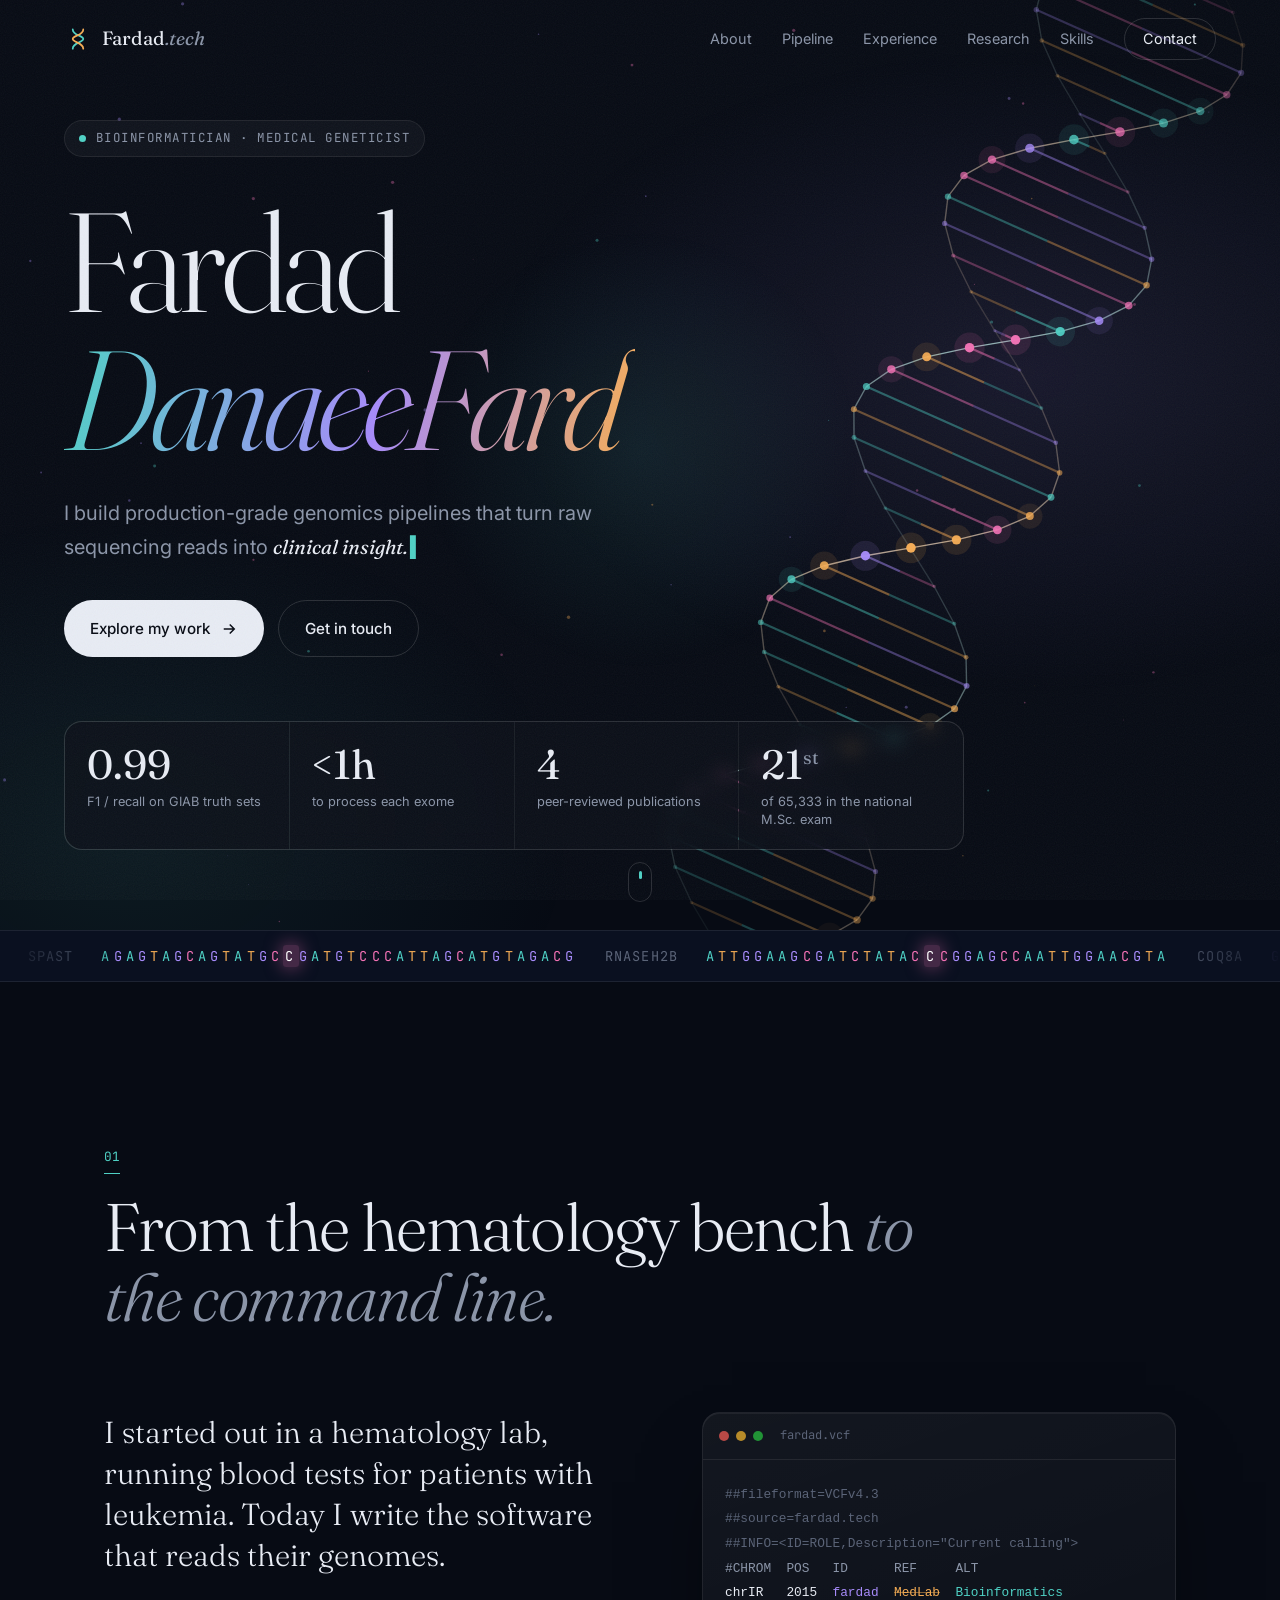
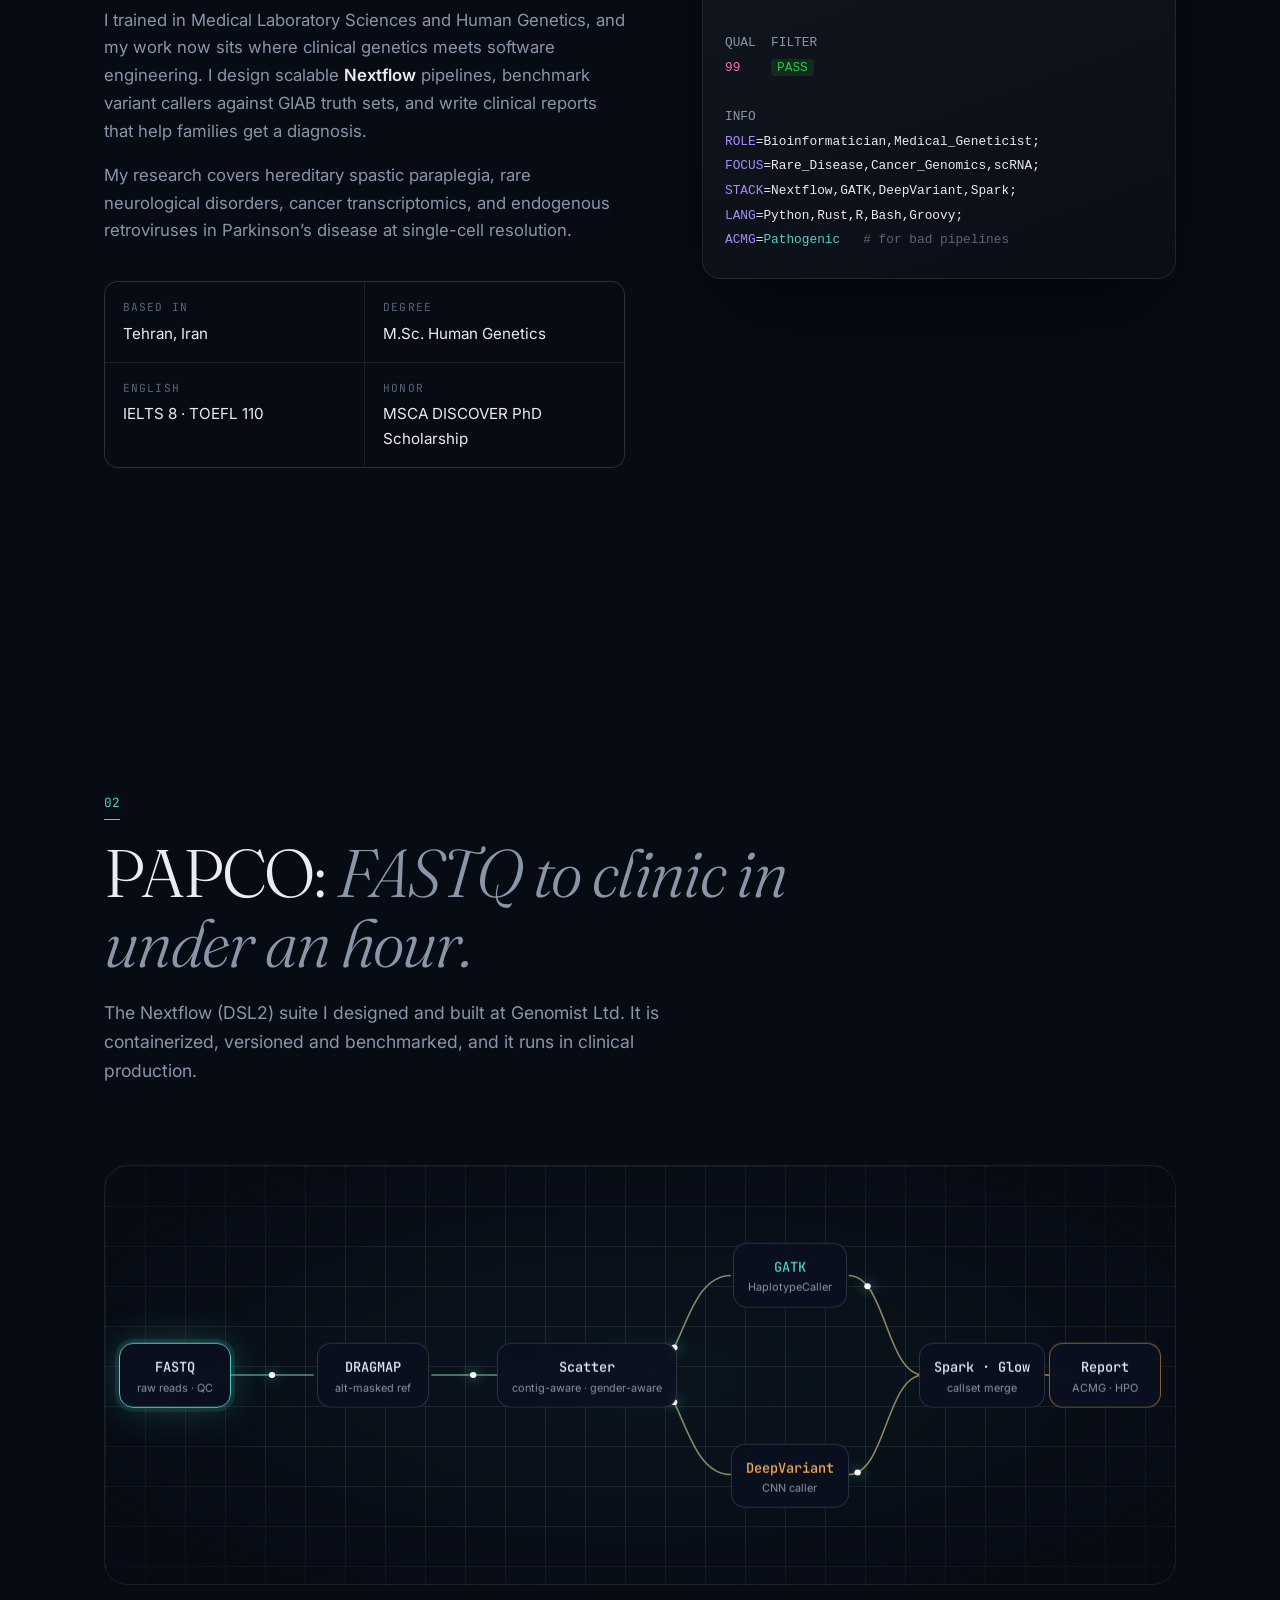
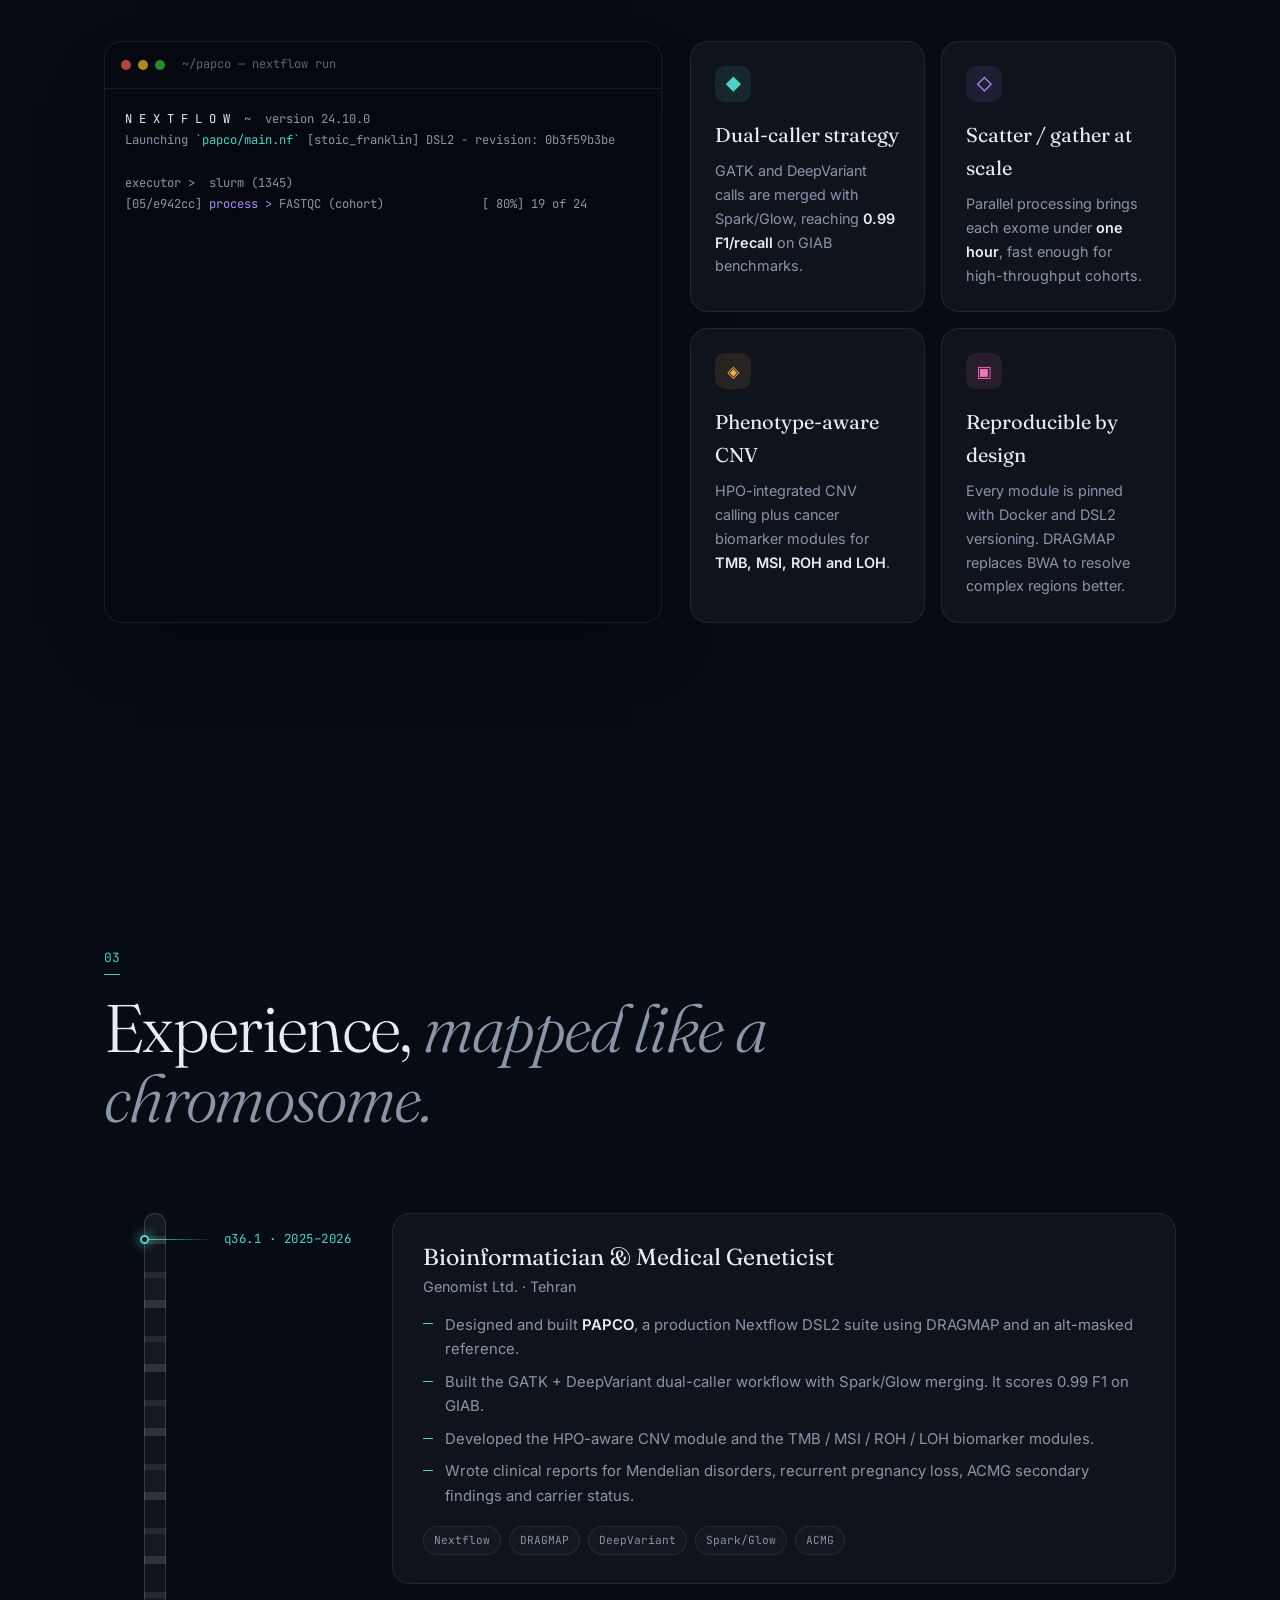
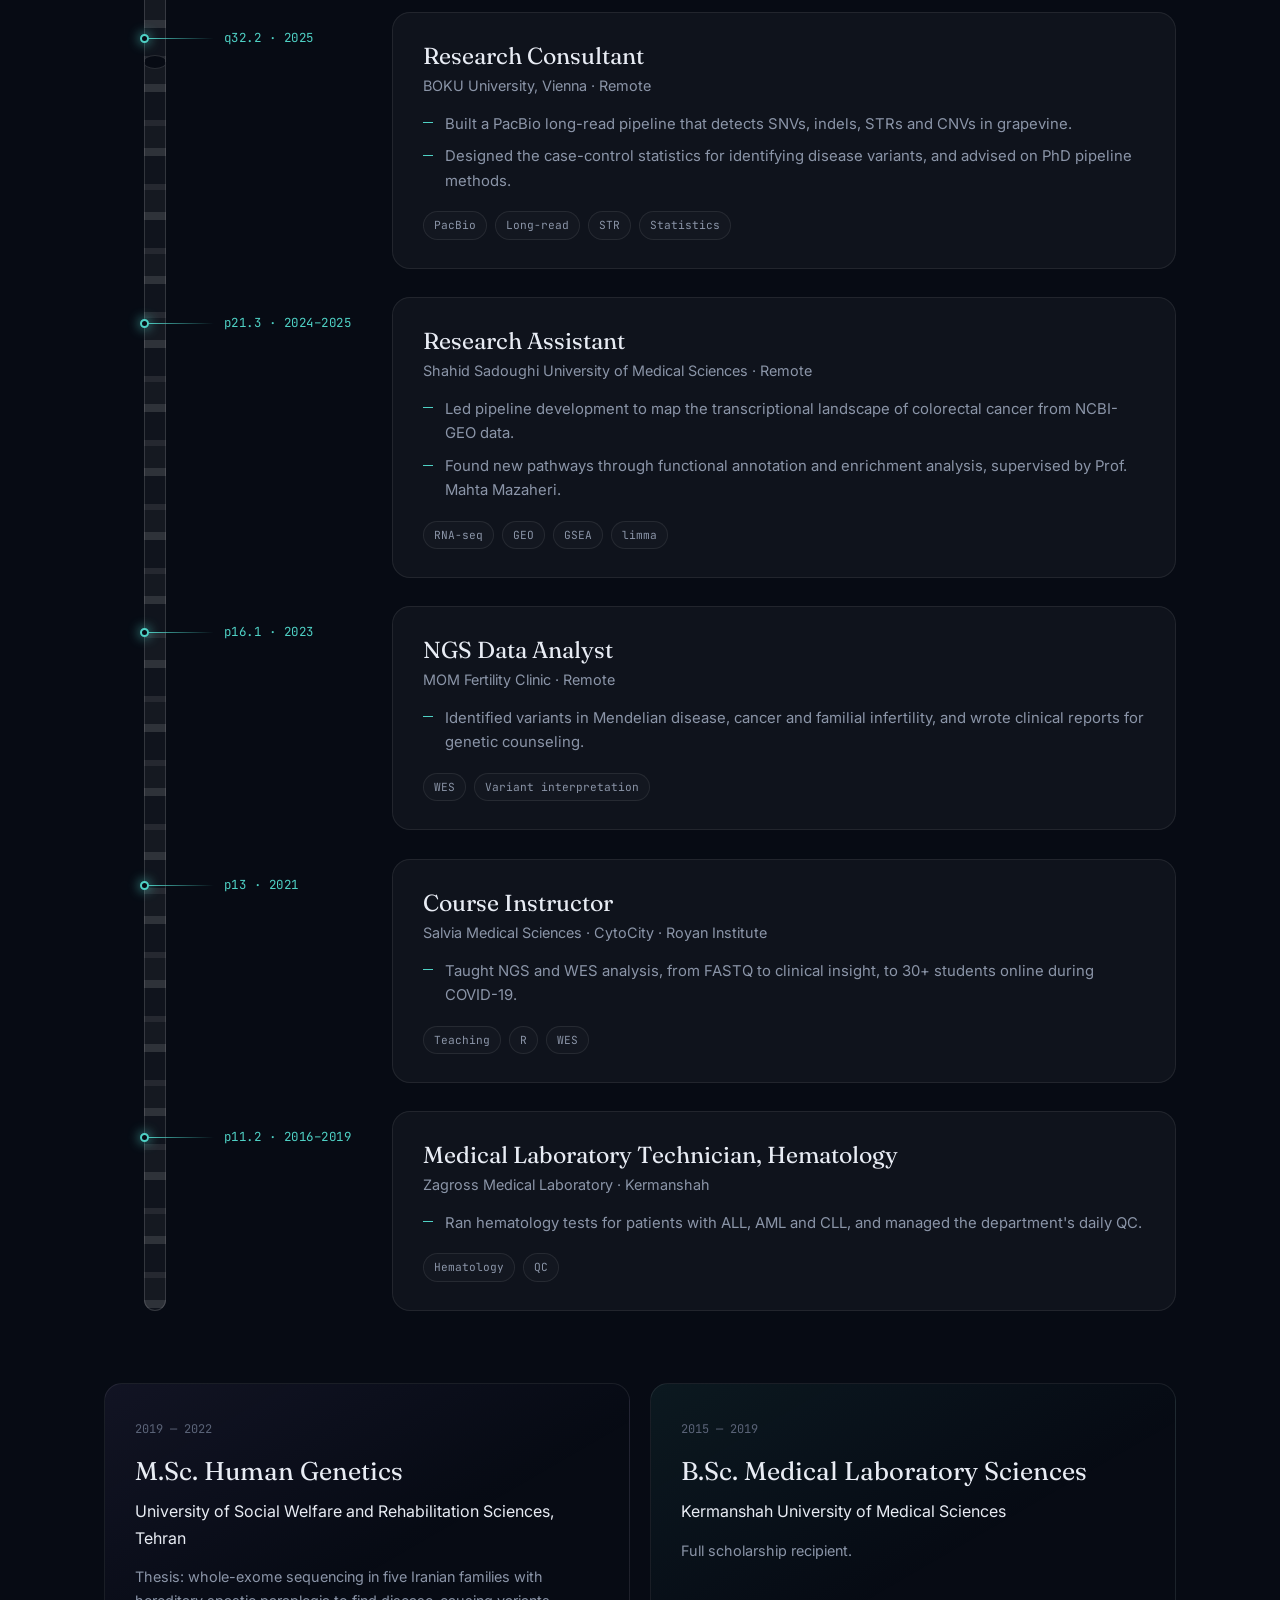
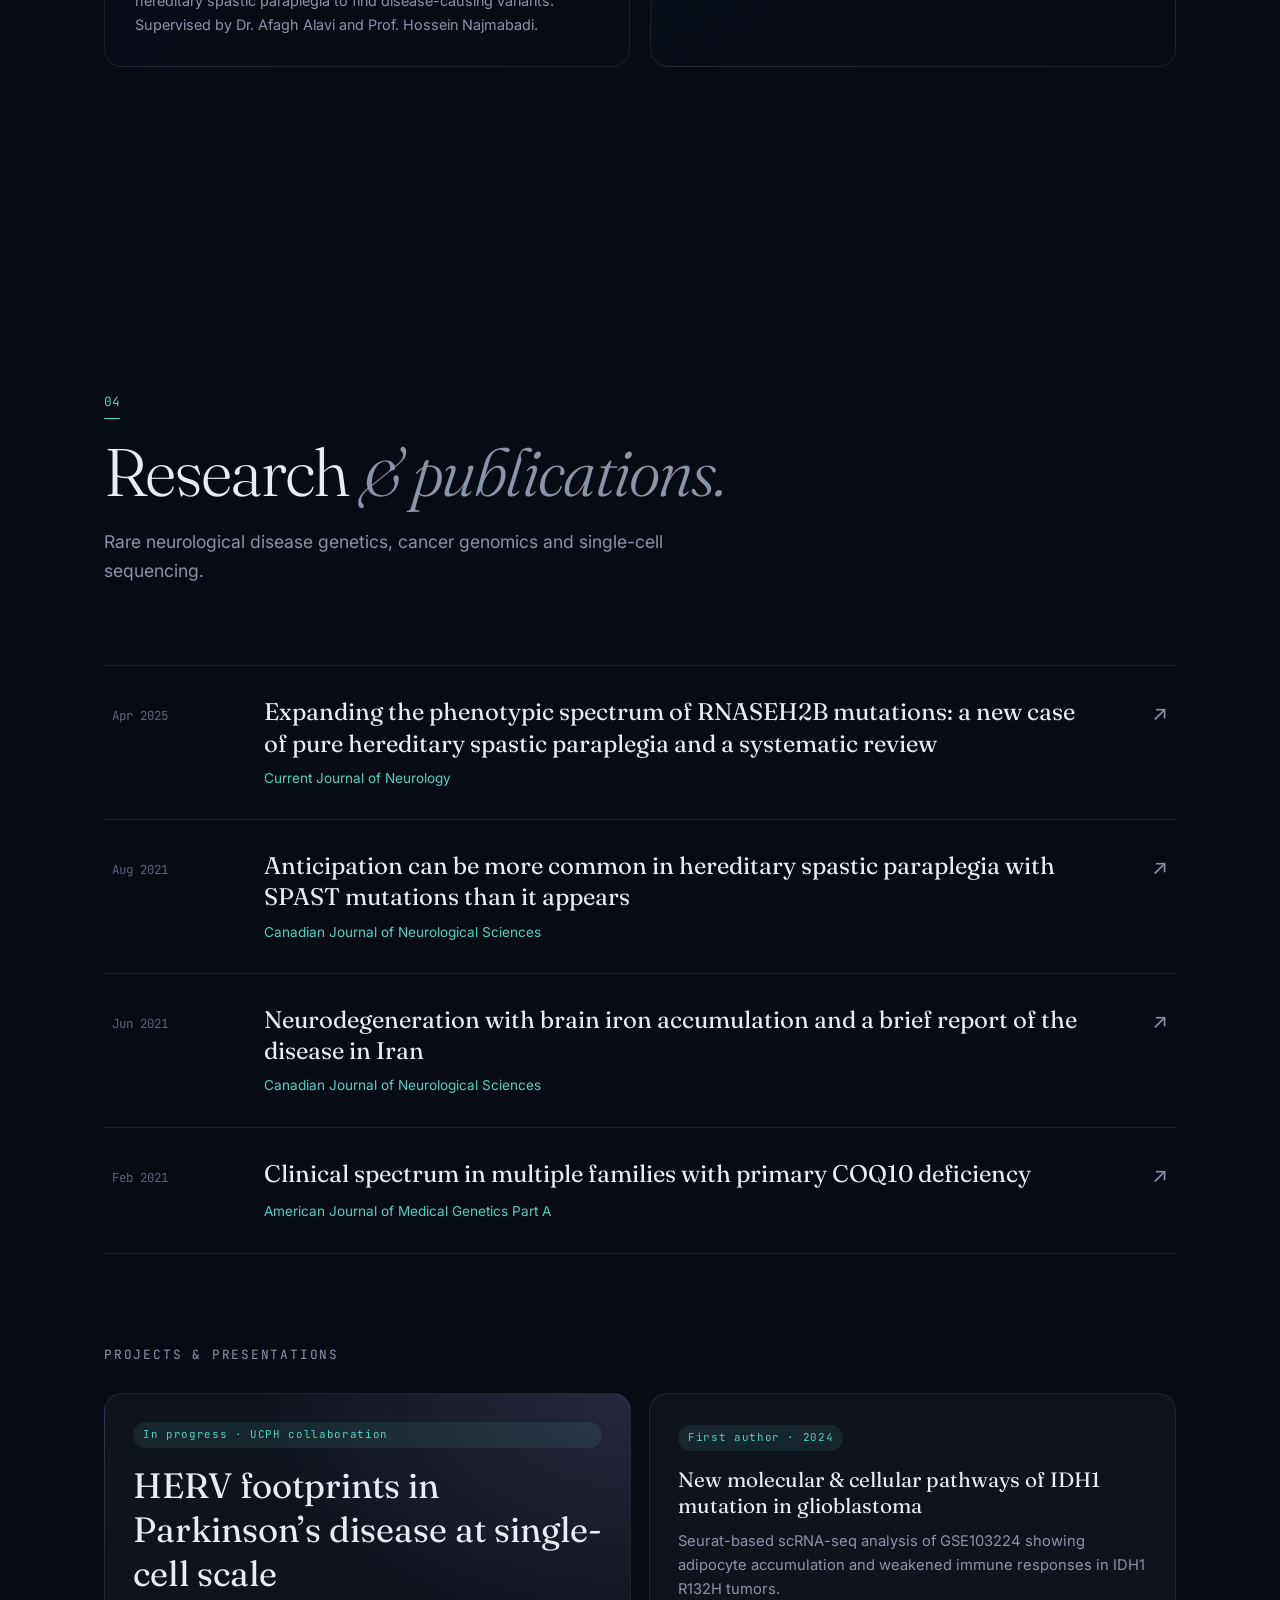
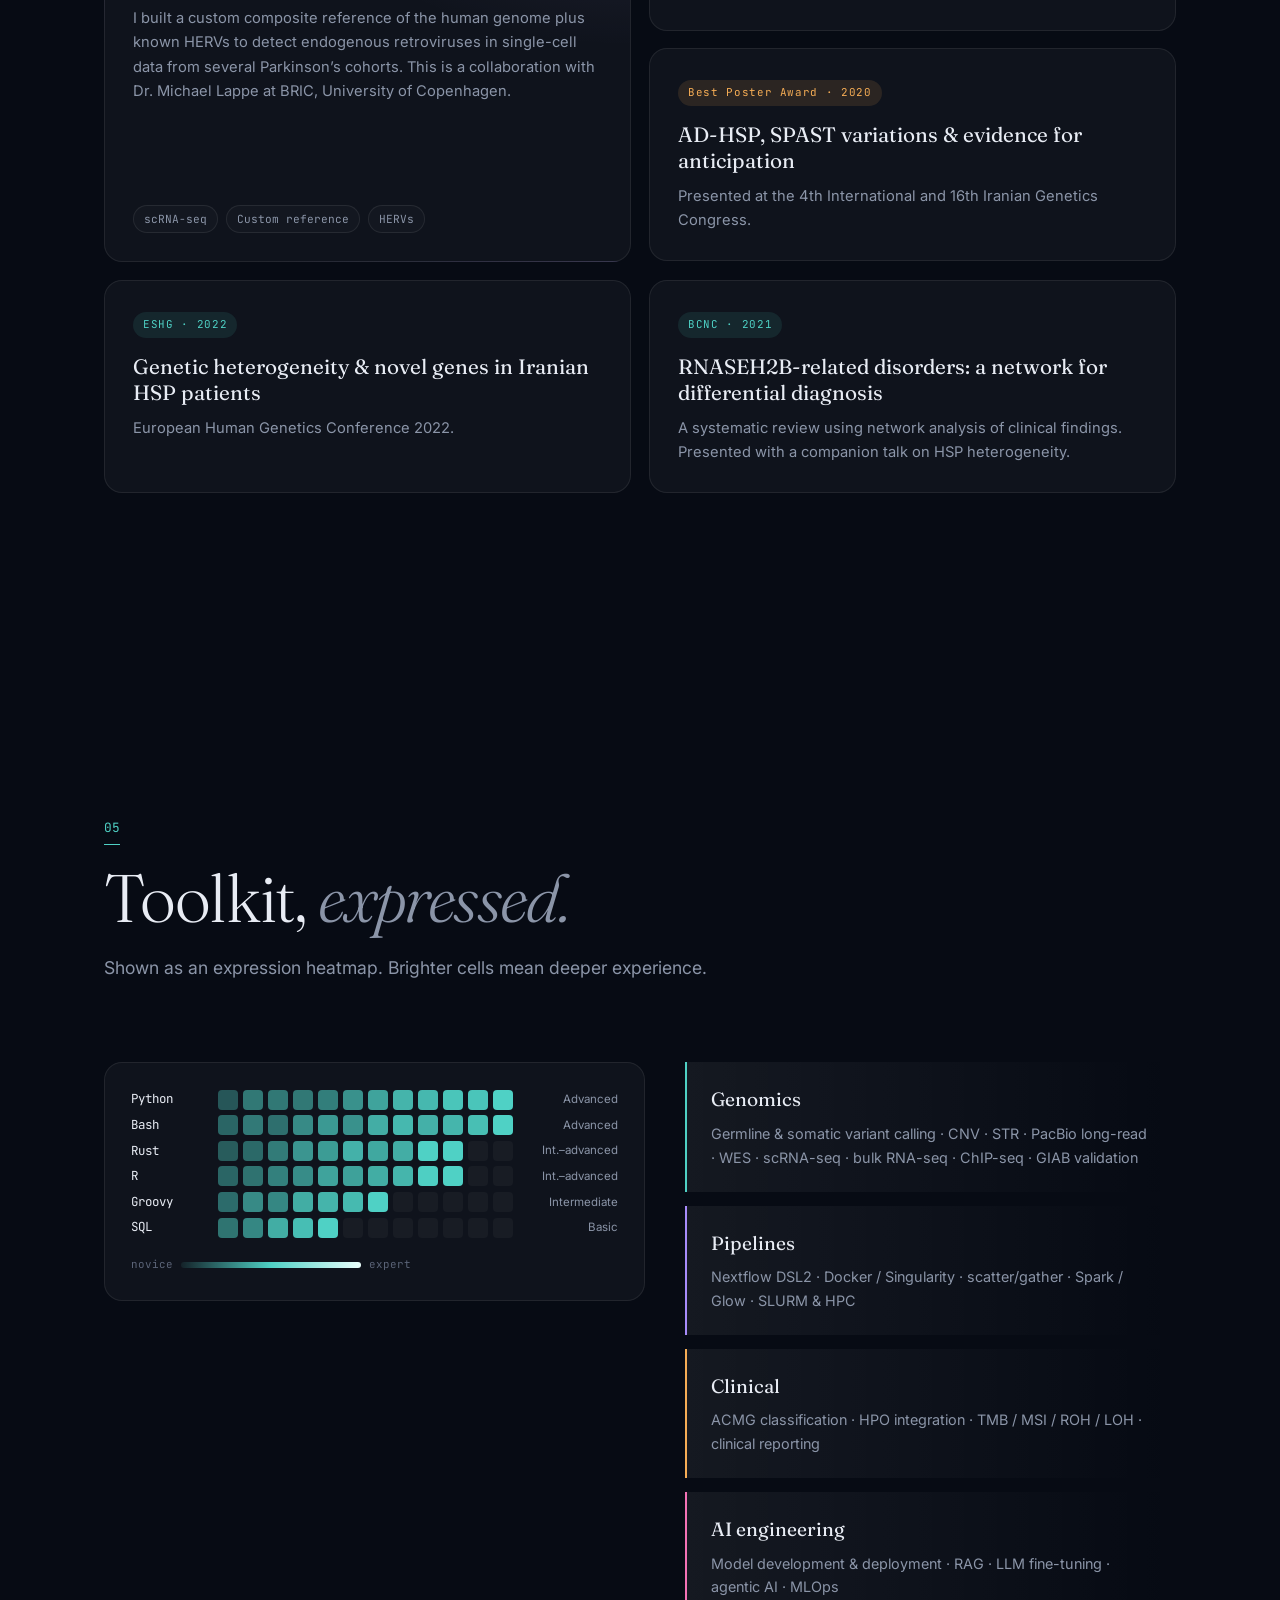
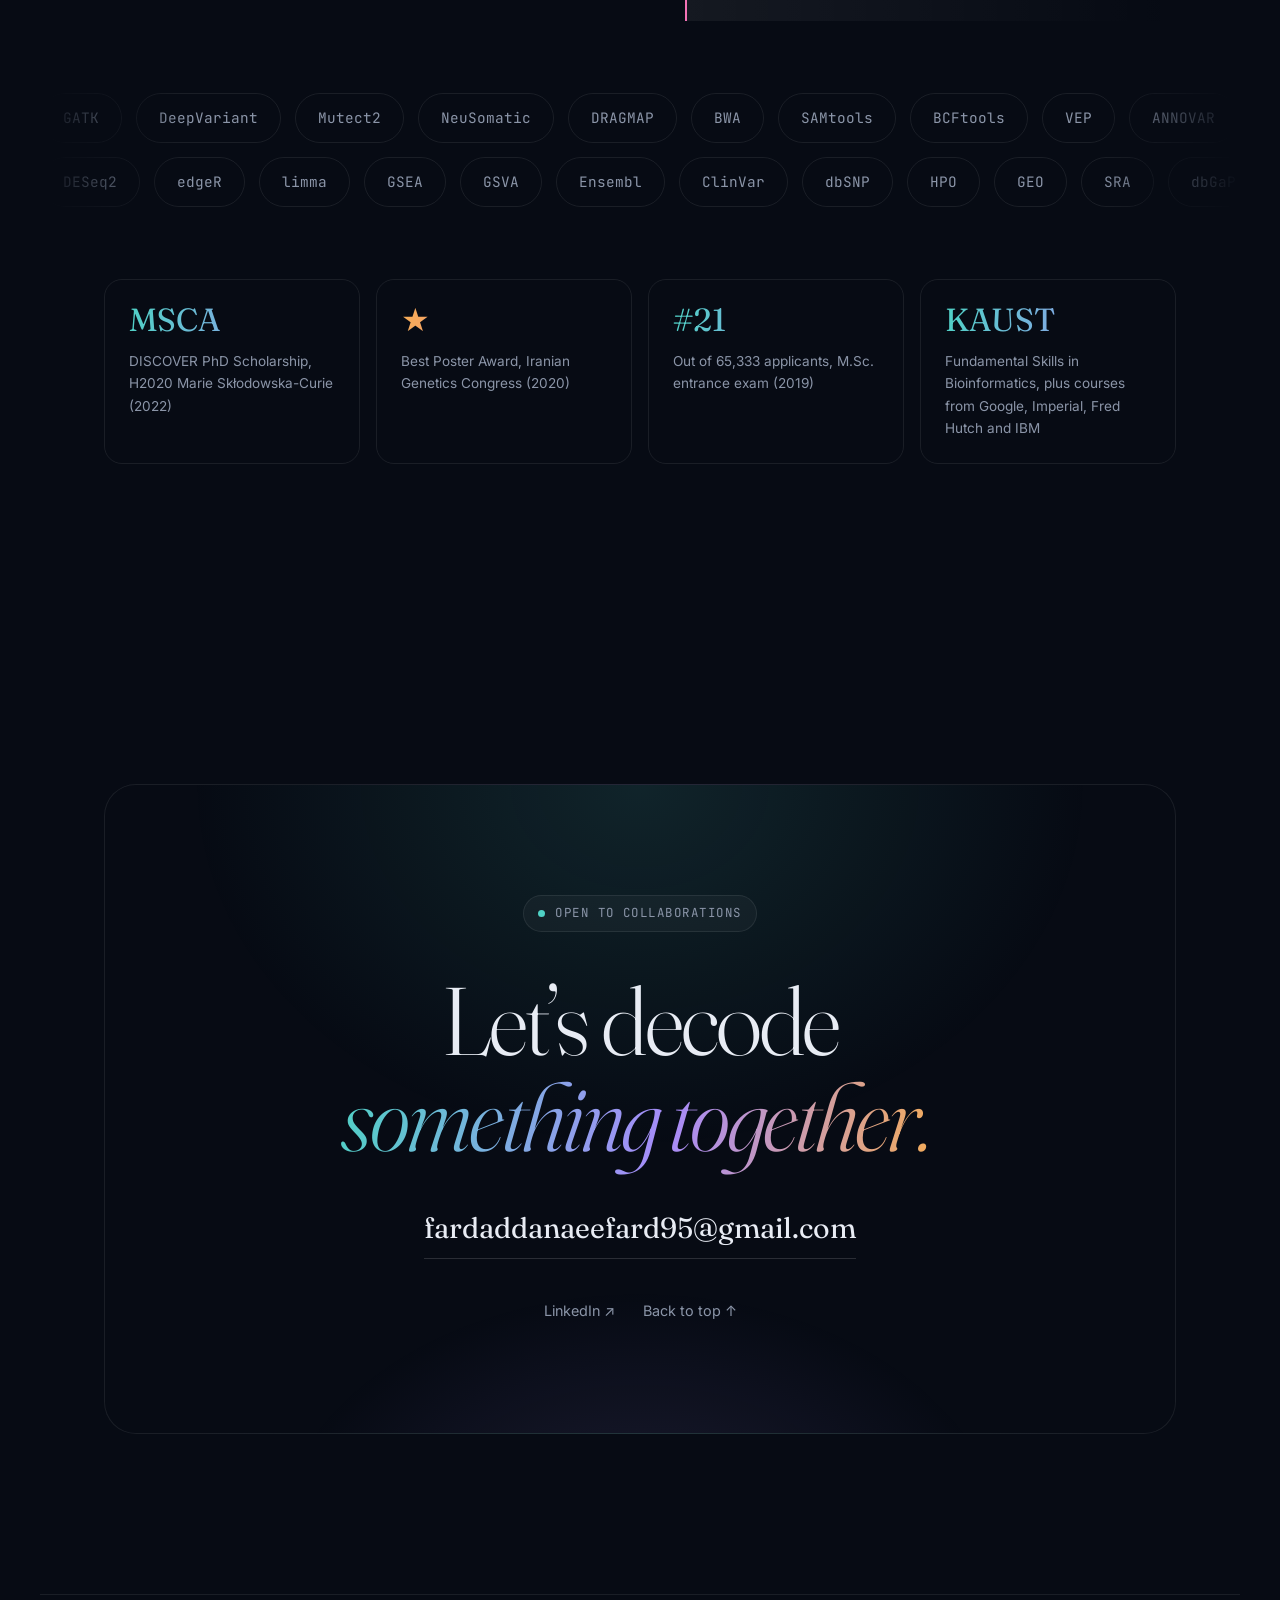
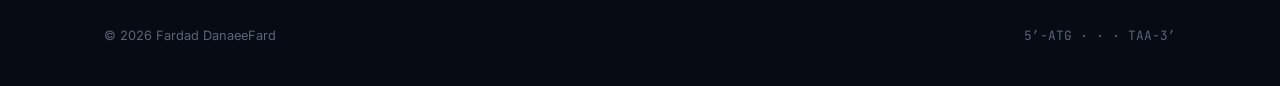
==== index.html @ 4986b939 "Add portfolio site for fardad.tech Static, dependency-free site: animated DNA helix hero, Nextflow p" ====
<!doctype html>
<html lang="en">
<head>
  <meta charset="utf-8" />
  <meta name="viewport" content="width=device-width, initial-scale=1" />
  <title>Fardad DanaeeFard · Bioinformatician & Medical Geneticist</title>
  <meta name="description" content="Fardad DanaeeFard is a bioinformatician and medical geneticist who builds production-grade NGS pipelines, from FASTQ to clinical insight." />
  <meta name="theme-color" content="#070b14" />
  <meta property="og:title" content="Fardad DanaeeFard · Bioinformatician & Medical Geneticist" />
  <meta property="og:description" content="Production-grade genomics pipelines, clinical variant interpretation and rare-disease research." />
  <meta property="og:url" content="https://fardad.tech" />
  <meta property="og:type" content="website" />
  <link rel="icon" href="assets/favicon.svg" type="image/svg+xml" />
  <link rel="preconnect" href="https://fonts.googleapis.com" />
  <link rel="preconnect" href="https://fonts.gstatic.com" crossorigin />
  <link href="https://fonts.googleapis.com/css2?family=Fraunces:ital,opsz,wght@0,9..144,300..700;1,9..144,300..700&family=Inter:wght@300..700&family=JetBrains+Mono:wght@400;500&display=swap" rel="stylesheet" />
  <link rel="stylesheet" href="styles.css" />
</head>
<body>
  <div class="scroll-progress" aria-hidden="true"></div>
  <div class="cursor-glow" aria-hidden="true"></div>
  <div class="grain" aria-hidden="true"></div>

  <!-- ============ NAV ============ -->
  <header class="nav" id="top">
    <a href="#top" class="nav__logo" aria-label="Home">
      <svg viewBox="0 0 64 64" aria-hidden="true"><g fill="none" stroke-width="4" stroke-linecap="round"><path d="M20 10c0 14 24 14 24 22s-24 8-24 22" stroke="var(--a)"/><path d="M44 10c0 14-24 14-24 22s24 8 24 22" stroke="var(--t)"/></g></svg>
      <span>Fardad<em>.tech</em></span>
    </a>
    <nav class="nav__links" aria-label="Primary">
      <a href="#about">About</a>
      <a href="#pipeline">Pipeline</a>
      <a href="#experience">Experience</a>
      <a href="#research">Research</a>
      <a href="#skills">Skills</a>
      <a href="#contact" class="nav__cta">Contact</a>
    </nav>
    <button class="nav__toggle" aria-label="Open menu" aria-expanded="false"><span></span><span></span></button>
  </header>

  <main>
    <!-- ============ HERO ============ -->
    <section class="hero">
      <canvas id="helix" class="hero__helix" aria-hidden="true"></canvas>
      <div class="hero__inner">
        <p class="eyebrow reveal"><span class="dot"></span> Bioinformatician · Medical Geneticist</p>
        <h1 class="hero__title">
          <span class="line"><span class="word">Fardad</span></span>
          <span class="line"><span class="word italic">DanaeeFard</span></span>
        </h1>
        <p class="hero__lede reveal">
          I build production-grade genomics pipelines that turn raw sequencing reads into
          <span class="typed" data-words="clinical insight.|causative variants.|cancer biomarkers.|reproducible science."></span><span class="caret">▍</span>
        </p>
        <div class="hero__actions reveal">
          <a href="#pipeline" class="btn btn--primary magnetic"><span>Explore my work</span>
            <svg viewBox="0 0 24 24" aria-hidden="true"><path d="M5 12h14M13 6l6 6-6 6"/></svg></a>
          <a href="#contact" class="btn btn--ghost magnetic"><span>Get in touch</span></a>
        </div>

        <dl class="stats reveal">
          <div class="stat"><dt><span class="count" data-to="0.99" data-decimals="2">0</span></dt><dd>F1 / recall on GIAB truth sets</dd></div>
          <div class="stat"><dt>&lt;<span class="count" data-to="1">0</span>h</dt><dd>to process each exome</dd></div>
          <div class="stat"><dt><span class="count" data-to="4">0</span></dt><dd>peer-reviewed publications</dd></div>
          <div class="stat"><dt><span class="count" data-to="21">0</span><sup>st</sup></dt><dd>of 65,333 in the national M.Sc. exam</dd></div>
        </dl>
      </div>
      <a href="#about" class="scroll-cue" aria-label="Scroll down"><span></span></a>
    </section>

    <!-- sequence ticker -->
    <div class="ticker" aria-hidden="true">
      <div class="ticker__track" id="ticker"></div>
    </div>

    <!-- ============ ABOUT ============ -->
    <section class="section about" id="about">
      <div class="section__head reveal">
        <span class="section__index">01</span>
        <h2>From the hematology bench <em>to the command line.</em></h2>
      </div>
      <div class="about__grid">
        <div class="about__text reveal">
          <p class="big">
            I started out in a hematology lab, running blood tests for patients with leukemia.
            Today I write the software that reads their genomes.
          </p>
          <p>
            I trained in Medical Laboratory Sciences and Human Genetics, and my work now sits where clinical
            genetics meets software engineering. I design scalable <strong>Nextflow</strong> pipelines,
            benchmark variant callers against GIAB truth sets, and write clinical reports
            that help families get a diagnosis.
          </p>
          <p>
            My research covers hereditary spastic paraplegia, rare neurological disorders, cancer
            transcriptomics, and endogenous retroviruses in Parkinson’s disease at single-cell resolution.
          </p>
          <ul class="about__facts">
            <li><span>Based in</span>Tehran, Iran</li>
            <li><span>Degree</span>M.Sc. Human Genetics</li>
            <li><span>English</span>IELTS 8 · TOEFL 110</li>
            <li><span>Honor</span>MSCA DISCOVER PhD Scholarship</li>
          </ul>
        </div>

        <figure class="vcf reveal tilt">
          <div class="window-bar"><i></i><i></i><i></i><span>fardad.vcf</span></div>
          <pre><code><span class="c">##fileformat=VCFv4.3</span>
<span class="c">##source=fardad.tech</span>
<span class="c">##INFO=&lt;ID=ROLE,Description="Current calling"&gt;</span>
<span class="h">#CHROM  POS   ID      REF     ALT</span>
chrIR   2015  <span class="k">fardad</span>  <span class="ref">MedLab</span>  <span class="alt">Bioinformatics</span>

<span class="h">QUAL  FILTER</span>
<span class="n">99</span>    <span class="pass">PASS</span>

<span class="h">INFO</span>
<span class="k">ROLE</span>=Bioinformatician,Medical_Geneticist;
<span class="k">FOCUS</span>=Rare_Disease,Cancer_Genomics,scRNA;
<span class="k">STACK</span>=Nextflow,GATK,DeepVariant,Spark;
<span class="k">LANG</span>=Python,Rust,R,Bash,Groovy;
<span class="k">ACMG</span>=<span class="alt">Pathogenic</span>   <span class="c"># for bad pipelines</span></code></pre>
        </figure>
      </div>
    </section>

    <!-- ============ PIPELINE ============ -->
    <section class="section pipeline" id="pipeline">
      <div class="section__head reveal">
        <span class="section__index">02</span>
        <h2>PAPCO: <em>FASTQ to clinic in under an hour.</em></h2>
        <p class="section__sub">The Nextflow (DSL2) suite I designed and built at Genomist Ltd. It is containerized, versioned and benchmarked, and it runs in clinical production.</p>
      </div>

      <div class="dag reveal" id="dag">
        <svg class="dag__wires" viewBox="0 0 1000 420" preserveAspectRatio="none" aria-hidden="true">
          <defs>
            <linearGradient id="wire" gradientUnits="userSpaceOnUse" x1="0" y1="0" x2="1000" y2="0"><stop offset="0" stop-color="var(--a)"/><stop offset="1" stop-color="var(--t)"/></linearGradient>
          </defs>
          <path class="wire" d="M95 210 C140 210 150 210 195 210"/>
          <path class="wire" d="M305 210 C340 210 350 210 395 210"/>
          <path class="wire" d="M505 210 C540 210 540 110 585 110"/>
          <path class="wire" d="M505 210 C540 210 540 310 585 310"/>
          <path class="wire" d="M695 110 C730 110 730 210 765 210"/>
          <path class="wire" d="M695 310 C730 310 730 210 765 210"/>
          <path class="wire" d="M875 210 C890 210 895 210 905 210"/>
        </svg>
        <div class="node" style="--x:5%;--y:50%" data-step="1"><b>FASTQ</b><small>raw reads · QC</small></div>
        <div class="node" style="--x:25%;--y:50%" data-step="2"><b>DRAGMAP</b><small>alt-masked ref</small></div>
        <div class="node" style="--x:45%;--y:50%" data-step="3"><b>Scatter</b><small>contig-aware · gender-aware</small></div>
        <div class="node node--a" style="--x:64%;--y:26%" data-step="4"><b>GATK</b><small>HaplotypeCaller</small></div>
        <div class="node node--t" style="--x:64%;--y:74%" data-step="4"><b>DeepVariant</b><small>CNN caller</small></div>
        <div class="node" style="--x:82%;--y:50%" data-step="5"><b>Spark · Glow</b><small>callset merge</small></div>
        <div class="node node--end" style="--x:96%;--y:50%" data-step="6"><b>Report</b><small>ACMG · HPO</small></div>
      </div>

      <div class="pipeline__grid">
        <div class="terminal reveal">
          <div class="window-bar"><i></i><i></i><i></i><span>~/papco — nextflow run</span></div>
          <pre id="term" aria-label="Simulated pipeline log"></pre>
        </div>
        <div class="features">
          <article class="feature reveal">
            <span class="feature__icon">◆</span>
            <h3>Dual-caller strategy</h3>
            <p>GATK and DeepVariant calls are merged with Spark/Glow, reaching <strong>0.99 F1/recall</strong> on GIAB benchmarks.</p>
          </article>
          <article class="feature reveal">
            <span class="feature__icon">◇</span>
            <h3>Scatter / gather at scale</h3>
            <p>Parallel processing brings each exome under <strong>one hour</strong>, fast enough for high-throughput cohorts.</p>
          </article>
          <article class="feature reveal">
            <span class="feature__icon">◈</span>
            <h3>Phenotype-aware CNV</h3>
            <p>HPO-integrated CNV calling plus cancer biomarker modules for <strong>TMB, MSI, ROH and LOH</strong>.</p>
          </article>
          <article class="feature reveal">
            <span class="feature__icon">▣</span>
            <h3>Reproducible by design</h3>
            <p>Every module is pinned with Docker and DSL2 versioning. DRAGMAP replaces BWA to resolve complex regions better.</p>
          </article>
        </div>
      </div>
    </section>

    <!-- ============ EXPERIENCE ============ -->
    <section class="section experience" id="experience">
      <div class="section__head reveal">
        <span class="section__index">03</span>
        <h2>Experience, <em>mapped like a chromosome.</em></h2>
      </div>

      <div class="timeline">
        <div class="chromosome" aria-hidden="true"><div class="chromosome__fill"></div></div>

        <article class="job reveal">
          <div class="job__locus">q36.1 · 2025–2026</div>
          <div class="job__card tilt">
            <header><h3>Bioinformatician & Medical Geneticist</h3><p>Genomist Ltd. · Tehran</p></header>
            <ul>
              <li>Designed and built <strong>PAPCO</strong>, a production Nextflow DSL2 suite using DRAGMAP and an alt-masked reference.</li>
              <li>Built the GATK + DeepVariant dual-caller workflow with Spark/Glow merging. It scores 0.99 F1 on GIAB.</li>
              <li>Developed the HPO-aware CNV module and the TMB / MSI / ROH / LOH biomarker modules.</li>
              <li>Wrote clinical reports for Mendelian disorders, recurrent pregnancy loss, ACMG secondary findings and carrier status.</li>
            </ul>
            <div class="tags"><span>Nextflow</span><span>DRAGMAP</span><span>DeepVariant</span><span>Spark/Glow</span><span>ACMG</span></div>
          </div>
        </article>

        <article class="job reveal">
          <div class="job__locus">q32.2 · 2025</div>
          <div class="job__card tilt">
            <header><h3>Research Consultant</h3><p>BOKU University, Vienna · Remote</p></header>
            <ul>
              <li>Built a PacBio long-read pipeline that detects SNVs, indels, STRs and CNVs in grapevine.</li>
              <li>Designed the case-control statistics for identifying disease variants, and advised on PhD pipeline methods.</li>
            </ul>
            <div class="tags"><span>PacBio</span><span>Long-read</span><span>STR</span><span>Statistics</span></div>
          </div>
        </article>

        <article class="job reveal">
          <div class="job__locus">p21.3 · 2024–2025</div>
          <div class="job__card tilt">
            <header><h3>Research Assistant</h3><p>Shahid Sadoughi University of Medical Sciences · Remote</p></header>
            <ul>
              <li>Led pipeline development to map the transcriptional landscape of colorectal cancer from NCBI-GEO data.</li>
              <li>Found new pathways through functional annotation and enrichment analysis, supervised by Prof. Mahta Mazaheri.</li>
            </ul>
            <div class="tags"><span>RNA-seq</span><span>GEO</span><span>GSEA</span><span>limma</span></div>
          </div>
        </article>

        <article class="job reveal">
          <div class="job__locus">p16.1 · 2023</div>
          <div class="job__card tilt">
            <header><h3>NGS Data Analyst</h3><p>MOM Fertility Clinic · Remote</p></header>
            <ul>
              <li>Identified variants in Mendelian disease, cancer and familial infertility, and wrote clinical reports for genetic counseling.</li>
            </ul>
            <div class="tags"><span>WES</span><span>Variant interpretation</span></div>
          </div>
        </article>

        <article class="job reveal">
          <div class="job__locus">p13 · 2021</div>
          <div class="job__card tilt">
            <header><h3>Course Instructor</h3><p>Salvia Medical Sciences · CytoCity · Royan Institute</p></header>
            <ul>
              <li>Taught NGS and WES analysis, from FASTQ to clinical insight, to 30+ students online during COVID-19.</li>
            </ul>
            <div class="tags"><span>Teaching</span><span>R</span><span>WES</span></div>
          </div>
        </article>

        <article class="job reveal">
          <div class="job__locus">p11.2 · 2016–2019</div>
          <div class="job__card tilt">
            <header><h3>Medical Laboratory Technician, Hematology</h3><p>Zagross Medical Laboratory · Kermanshah</p></header>
            <ul>
              <li>Ran hematology tests for patients with ALL, AML and CLL, and managed the department's daily QC.</li>
            </ul>
            <div class="tags"><span>Hematology</span><span>QC</span></div>
          </div>
        </article>
      </div>

      <div class="edu">
        <article class="edu__card reveal">
          <span class="edu__year">2019 — 2022</span>
          <h3>M.Sc. Human Genetics</h3>
          <p>University of Social Welfare and Rehabilitation Sciences, Tehran</p>
          <p class="muted">Thesis: whole-exome sequencing in five Iranian families with hereditary spastic paraplegia to find disease-causing variants. Supervised by Dr. Afagh Alavi and Prof. Hossein Najmabadi.</p>
        </article>
        <article class="edu__card reveal">
          <span class="edu__year">2015 — 2019</span>
          <h3>B.Sc. Medical Laboratory Sciences</h3>
          <p>Kermanshah University of Medical Sciences</p>
          <p class="muted">Full scholarship recipient.</p>
        </article>
      </div>
    </section>

    <!-- ============ RESEARCH ============ -->
    <section class="section research" id="research">
      <div class="section__head reveal">
        <span class="section__index">04</span>
        <h2>Research <em>&amp; publications.</em></h2>
        <p class="section__sub">Rare neurological disease genetics, cancer genomics and single-cell sequencing.</p>
      </div>

      <div class="pubs">
        <a class="pub reveal" href="https://doi.org/10.18502/cjn.v24i2.20683" target="_blank" rel="noopener">
          <span class="pub__date">Apr 2025</span>
          <h3>Expanding the phenotypic spectrum of RNASEH2B mutations: a new case of pure hereditary spastic paraplegia and a systematic review</h3>
          <p class="pub__journal">Current Journal of Neurology</p>
          <span class="pub__arrow">↗</span>
        </a>
        <a class="pub reveal" href="https://doi.org/10.1017/cjn.2021.188" target="_blank" rel="noopener">
          <span class="pub__date">Aug 2021</span>
          <h3>Anticipation can be more common in hereditary spastic paraplegia with SPAST mutations than it appears</h3>
          <p class="pub__journal">Canadian Journal of Neurological Sciences</p>
          <span class="pub__arrow">↗</span>
        </a>
        <a class="pub reveal" href="https://doi.org/10.1017/cjn.2021.124" target="_blank" rel="noopener">
          <span class="pub__date">Jun 2021</span>
          <h3>Neurodegeneration with brain iron accumulation and a brief report of the disease in Iran</h3>
          <p class="pub__journal">Canadian Journal of Neurological Sciences</p>
          <span class="pub__arrow">↗</span>
        </a>
        <a class="pub reveal" href="https://doi.org/10.1002/ajmg.a.61983" target="_blank" rel="noopener">
          <span class="pub__date">Feb 2021</span>
          <h3>Clinical spectrum in multiple families with primary COQ10 deficiency</h3>
          <p class="pub__journal">American Journal of Medical Genetics Part A</p>
          <span class="pub__arrow">↗</span>
        </a>
      </div>

      <h3 class="subhead reveal">Projects & presentations</h3>
      <div class="projects">
        <article class="project project--feature reveal tilt">
          <span class="badge">In progress · UCPH collaboration</span>
          <h4>HERV footprints in Parkinson’s disease at single-cell scale</h4>
          <p>I built a custom composite reference of the human genome plus known HERVs to detect endogenous retroviruses in single-cell data from several Parkinson’s cohorts. This is a collaboration with Dr. Michael Lappe at BRIC, University of Copenhagen.</p>
          <div class="tags"><span>scRNA-seq</span><span>Custom reference</span><span>HERVs</span></div>
        </article>
        <article class="project reveal tilt">
          <span class="badge">First author · 2024</span>
          <h4>New molecular & cellular pathways of IDH1 mutation in glioblastoma</h4>
          <p>Seurat-based scRNA-seq analysis of GSE103224 showing adipocyte accumulation and weakened immune responses in IDH1 R132H tumors.</p>
        </article>
        <article class="project reveal tilt">
          <span class="badge badge--gold">Best Poster Award · 2020</span>
          <h4>AD-HSP, SPAST variations & evidence for anticipation</h4>
          <p>Presented at the 4th International and 16th Iranian Genetics Congress.</p>
        </article>
        <article class="project reveal tilt">
          <span class="badge">ESHG · 2022</span>
          <h4>Genetic heterogeneity & novel genes in Iranian HSP patients</h4>
          <p>European Human Genetics Conference 2022.</p>
        </article>
        <article class="project reveal tilt">
          <span class="badge">BCNC · 2021</span>
          <h4>RNASEH2B-related disorders: a network for differential diagnosis</h4>
          <p>A systematic review using network analysis of clinical findings. Presented with a companion talk on HSP heterogeneity.</p>
        </article>
      </div>
    </section>

    <!-- ============ SKILLS ============ -->
    <section class="section skills" id="skills">
      <div class="section__head reveal">
        <span class="section__index">05</span>
        <h2>Toolkit, <em>expressed.</em></h2>
        <p class="section__sub">Shown as an expression heatmap. Brighter cells mean deeper experience.</p>
      </div>

      <div class="skills__grid">
        <div class="heatmap reveal" id="heatmap" role="table" aria-label="Programming language proficiency"></div>

        <div class="skill-groups">
          <div class="skill-group reveal"><h3>Genomics</h3><p>Germline & somatic variant calling · CNV · STR · PacBio long-read · WES · scRNA-seq · bulk RNA-seq · ChIP-seq · GIAB validation</p></div>
          <div class="skill-group reveal"><h3>Pipelines</h3><p>Nextflow DSL2 · Docker / Singularity · scatter/gather · Spark / Glow · SLURM & HPC</p></div>
          <div class="skill-group reveal"><h3>Clinical</h3><p>ACMG classification · HPO integration · TMB / MSI / ROH / LOH · clinical reporting</p></div>
          <div class="skill-group reveal"><h3>AI engineering</h3><p>Model development & deployment · RAG · LLM fine-tuning · agentic AI · MLOps</p></div>
        </div>
      </div>

      <div class="marquee" aria-label="Tools">
        <div class="marquee__row">
          <span>GATK</span><span>DeepVariant</span><span>Mutect2</span><span>NeuSomatic</span><span>DRAGMAP</span><span>BWA</span><span>SAMtools</span><span>BCFtools</span><span>VEP</span><span>ANNOVAR</span><span>Exomiser</span><span>Seurat</span><span>Scanpy</span>
        </div>
        <div class="marquee__row marquee__row--rev">
          <span>DESeq2</span><span>edgeR</span><span>limma</span><span>GSEA</span><span>GSVA</span><span>Ensembl</span><span>ClinVar</span><span>dbSNP</span><span>HPO</span><span>GEO</span><span>SRA</span><span>dbGaP</span><span>GIAB</span><span>Git</span>
        </div>
      </div>

      <div class="honors">
        <div class="honor reveal"><span class="honor__k">MSCA</span><p>DISCOVER PhD Scholarship, H2020 Marie Skłodowska-Curie (2022)</p></div>
        <div class="honor reveal"><span class="honor__k">★</span><p>Best Poster Award, Iranian Genetics Congress (2020)</p></div>
        <div class="honor reveal"><span class="honor__k">#21</span><p>Out of 65,333 applicants, M.Sc. entrance exam (2019)</p></div>
        <div class="honor reveal"><span class="honor__k">KAUST</span><p>Fundamental Skills in Bioinformatics, plus courses from Google, Imperial, Fred Hutch and IBM</p></div>
      </div>
    </section>

    <!-- ============ CONTACT ============ -->
    <section class="section contact" id="contact">
      <div class="contact__inner reveal">
        <p class="eyebrow"><span class="dot"></span> Open to collaborations</p>
        <h2 class="contact__title">Let’s decode<br /><em>something together.</em></h2>
        <a class="contact__email magnetic" href="mailto:fardaddanaeefard95@gmail.com">fardaddanaeefard95@gmail.com</a>
        <div class="contact__links">
          <a href="https://www.linkedin.com/in/fardad-danaee-fard-8b685814a" target="_blank" rel="noopener">LinkedIn ↗</a>
          <a href="#top">Back to top ↑</a>
        </div>
      </div>
    </section>
  </main>

  <footer class="footer">
    <span>© <span id="year"></span> Fardad DanaeeFard</span>
    <span class="mono">5′-ATG · · · TAA-3′</span>
  </footer>

  <script src="main.js" defer></script>
</body>
</html>
---- styles.css ----
/* ==========================================================
   fardad.tech — design tokens
   ========================================================== */
:root {
  --bg: #070b14;
  --bg-2: #0a1020;
  --surface: rgba(255, 255, 255, 0.035);
  --surface-2: rgba(255, 255, 255, 0.06);
  --line: rgba(255, 255, 255, 0.08);
  --line-2: rgba(255, 255, 255, 0.14);
  --text: #e8ecf4;
  --muted: #8b95a8;
  --dim: #5b6478;

  /* nucleotide palette */
  --a: #4fd1c5; /* adenine  – teal  */
  --t: #f6ad55; /* thymine  – amber */
  --g: #a78bfa; /* guanine  – violet */
  --c: #f472b6; /* cytosine – rose  */

  --serif: "Fraunces", Georgia, serif;
  --sans: "Inter", system-ui, -apple-system, sans-serif;
  --mono: "JetBrains Mono", ui-monospace, monospace;

  --radius: 18px;
  --ease: cubic-bezier(0.22, 1, 0.36, 1);
  --gutter: clamp(16px, 5vw, 64px);
  --max: 1200px;
}

*,
*::before,
*::after { box-sizing: border-box; }

html { scroll-behavior: smooth; -webkit-text-size-adjust: 100%; }

body {
  margin: 0;
  background: var(--bg);
  color: var(--text);
  font-family: var(--sans);
  font-size: 16px;
  line-height: 1.65;
  -webkit-font-smoothing: antialiased;
  overflow-x: hidden;
}

::selection { background: color-mix(in srgb, var(--a) 35%, transparent); color: #fff; }

a { color: inherit; text-decoration: none; }
strong { color: var(--text); font-weight: 600; }
em { font-style: italic; }
h1, h2, h3, h4 { margin: 0; font-weight: 400; }
p { margin: 0 0 1em; }
.mono { font-family: var(--mono); }
.muted { color: var(--muted); }

/* ambient layers */
.grain {
  position: fixed; inset: 0; z-index: 100; pointer-events: none; opacity: 0.05;
  background-image: url("data:image/svg+xml,%3Csvg xmlns='http://www.w3.org/2000/svg' width='160' height='160'%3E%3Cfilter id='n'%3E%3CfeTurbulence type='fractalNoise' baseFrequency='.9' numOctaves='2' stitchTiles='stitch'/%3E%3C/filter%3E%3Crect width='100%25' height='100%25' filter='url(%23n)'/%3E%3C/svg%3E");
}
.cursor-glow {
  position: fixed; top: 0; left: 0; z-index: 0; pointer-events: none;
  width: 520px; height: 520px; border-radius: 50%;
  background: radial-gradient(circle, rgba(79, 209, 197, 0.09), transparent 60%);
  transform: translate(-50%, -50%);
  transition: opacity 0.4s;
}
.scroll-progress {
  position: fixed; top: 0; left: 0; z-index: 60; height: 2px; width: 100%;
  background: linear-gradient(90deg, var(--a), var(--g), var(--t));
  transform-origin: 0 50%; transform: scaleX(0);
}

/* ==========================================================
   Nav
   ========================================================== */
.nav {
  position: fixed; top: 0; left: 0; right: 0; z-index: 50;
  display: flex; align-items: center; justify-content: space-between;
  padding: 18px var(--gutter);
  transition: background 0.4s, padding 0.4s, border-color 0.4s;
  border-bottom: 1px solid transparent;
}
.nav.is-scrolled {
  padding-top: 12px; padding-bottom: 12px;
  background: rgba(7, 11, 20, 0.72);
  backdrop-filter: blur(14px) saturate(140%);
  -webkit-backdrop-filter: blur(14px) saturate(140%);
  border-color: var(--line);
}
.nav__logo { display: flex; align-items: center; gap: 10px; font-family: var(--serif); font-size: 1.2rem; }
.nav__logo svg { width: 28px; height: 28px; transition: transform 0.8s var(--ease); }
.nav__logo:hover svg { transform: rotate(180deg); }
.nav__logo em { color: var(--muted); font-style: italic; }
.nav__links { display: flex; align-items: center; gap: 30px; font-size: 0.9rem; }
.nav__links a { position: relative; color: var(--muted); transition: color 0.3s; }
.nav__links a:not(.nav__cta)::after {
  content: ""; position: absolute; left: 0; bottom: -6px; height: 1px; width: 100%;
  background: var(--a); transform: scaleX(0); transform-origin: right; transition: transform 0.5s var(--ease);
}
.nav__links a:hover, .nav__links a.is-active { color: var(--text); }
.nav__links a:hover::after, .nav__links a.is-active::after { transform: scaleX(1); transform-origin: left; }
.nav__cta { padding: 8px 18px; border: 1px solid var(--line-2); border-radius: 99px; color: var(--text) !important; transition: background 0.3s, border-color 0.3s !important; }
.nav__cta:hover { background: var(--text); color: var(--bg) !important; border-color: var(--text); }
.nav__toggle { display: none; background: none; border: 0; padding: 8px; cursor: pointer; }
.nav__toggle span { display: block; width: 24px; height: 1.5px; background: var(--text); margin: 6px 0; transition: transform 0.4s var(--ease); }
.nav__toggle[aria-expanded="true"] span:first-child { transform: translateY(3.75px) rotate(45deg); }
.nav__toggle[aria-expanded="true"] span:last-child { transform: translateY(-3.75px) rotate(-45deg); }

/* ==========================================================
   Hero
   ========================================================== */
.hero {
  position: relative; min-height: 100vh; min-height: 100svh;
  display: flex; align-items: center;
  padding: 120px var(--gutter) 80px;
  overflow: hidden;
  background:
    radial-gradient(60% 50% at 80% 40%, rgba(167, 139, 250, 0.10), transparent 70%),
    radial-gradient(50% 50% at 10% 90%, rgba(79, 209, 197, 0.08), transparent 70%);
}
.hero__helix { position: absolute; inset: 0; width: 100%; height: 100%; }
.hero__inner { position: relative; z-index: 2; width: 100%; max-width: var(--max); margin: 0 auto; }
.eyebrow {
  display: inline-flex; align-items: center; gap: 10px;
  font-family: var(--mono); font-size: 0.78rem; letter-spacing: 0.12em; text-transform: uppercase; color: var(--muted);
  padding: 7px 14px; border: 1px solid var(--line); border-radius: 99px; background: var(--surface);
}
.dot { width: 7px; height: 7px; border-radius: 50%; background: var(--a); box-shadow: 0 0 0 0 var(--a); animation: pulse 2.4s infinite; }
@keyframes pulse { 0% { box-shadow: 0 0 0 0 rgba(79,209,197,.6); } 70% { box-shadow: 0 0 0 10px rgba(79,209,197,0); } 100% { box-shadow: 0 0 0 0 rgba(79,209,197,0); } }

.hero__title {
  margin: 28px 0 24px;
  font-family: var(--serif); font-weight: 300;
  font-size: clamp(3.2rem, 11vw, 9.5rem); line-height: 0.92; letter-spacing: -0.035em;
}
.hero__title .line { display: block; overflow: hidden; padding: 0 0.14em 0.06em 0; margin-right: -0.14em; }
.hero__title .word { display: inline-block; transform: translateY(110%); transition: transform 1.3s var(--ease); }
.hero__title .line:nth-child(2) .word { transition-delay: 0.12s; }
.hero__title .italic {
  font-style: italic; font-weight: 300; padding-right: 0.12em;
  background: linear-gradient(100deg, var(--a), var(--g) 55%, var(--t));
  -webkit-background-clip: text; background-clip: text; color: transparent;
}
.is-loaded .hero__title .word { transform: none; }

.hero__lede { max-width: 560px; font-size: clamp(1.05rem, 1.6vw, 1.25rem); color: var(--muted); }
.typed { color: var(--text); font-family: var(--serif); font-style: italic; }
.caret { color: var(--a); animation: blink 1s steps(1) infinite; margin-left: 2px; }
@keyframes blink { 50% { opacity: 0; } }

.hero__actions { display: flex; flex-wrap: wrap; gap: 14px; margin: 36px 0 64px; }
.btn {
  position: relative; display: inline-flex; align-items: center; gap: 10px;
  padding: 15px 26px; border-radius: 99px; font-size: 0.95rem; font-weight: 500;
  transition: transform 0.4s var(--ease), background 0.3s, color 0.3s, border-color 0.3s;
  will-change: transform;
}
.btn svg { width: 18px; height: 18px; fill: none; stroke: currentColor; stroke-width: 2; transition: transform 0.4s var(--ease); }
.btn:hover svg { transform: translateX(4px); }
.btn--primary { background: var(--text); color: var(--bg); }
.btn--primary:hover { background: var(--a); }
.btn--ghost { border: 1px solid var(--line-2); }
.btn--ghost:hover { border-color: var(--text); }

.stats { display: grid; grid-template-columns: repeat(4, minmax(0, 1fr)); gap: 1px; margin: 0; max-width: 900px; background: var(--line); border: 1px solid var(--line); border-radius: var(--radius); overflow: hidden; }
.stat { padding: 22px 22px 20px; background: rgba(7, 11, 20, 0.75); backdrop-filter: blur(8px); -webkit-backdrop-filter: blur(8px); }
.stat dt { font-family: var(--serif); font-size: clamp(1.8rem, 3.2vw, 2.6rem); line-height: 1; margin-bottom: 8px; }
.stat dt sup { font-size: 0.45em; vertical-align: super; color: var(--muted); }
.stat dd { margin: 0; font-size: 0.8rem; color: var(--muted); line-height: 1.4; }

.scroll-cue { position: absolute; z-index: 2; left: 50%; bottom: 28px; width: 24px; height: 40px; margin-left: -12px; border: 1px solid var(--line-2); border-radius: 14px; }
.scroll-cue span { position: absolute; left: 50%; top: 8px; width: 3px; height: 8px; margin-left: -1.5px; border-radius: 2px; background: var(--a); animation: cue 2s var(--ease) infinite; }
@keyframes cue { 0% { transform: translateY(0); opacity: 1; } 80% { transform: translateY(14px); opacity: 0; } 100% { opacity: 0; } }

/* ==========================================================
   Ticker
   ========================================================== */
.ticker { position: relative; overflow: hidden; border-block: 1px solid var(--line); background: var(--bg-2); padding: 14px 0; }
.ticker::before, .ticker::after { content: ""; position: absolute; top: 0; bottom: 0; width: 120px; z-index: 1; }
.ticker::before { left: 0; background: linear-gradient(90deg, var(--bg-2), transparent); }
.ticker::after { right: 0; background: linear-gradient(-90deg, var(--bg-2), transparent); }
.ticker__track { display: flex; width: max-content; font-family: var(--mono); font-size: 0.85rem; letter-spacing: 0.3em; white-space: nowrap; animation: scroll-x 60s linear infinite; }
.ticker__track b { font-weight: 400; }
.ticker__track .A { color: var(--a); } .ticker__track .T { color: var(--t); }
.ticker__track .G { color: var(--g); } .ticker__track .C { color: var(--c); }
.ticker__track .var { color: #fff; background: rgba(244, 114, 182, 0.25); border-radius: 3px; padding: 0 2px; box-shadow: 0 0 18px rgba(244, 114, 182, 0.5); }
.ticker__track .lbl { color: var(--dim); letter-spacing: 0.08em; margin: 0 28px; }
@keyframes scroll-x { to { transform: translateX(-50%); } }

/* ==========================================================
   Sections
   ========================================================== */
.section { position: relative; z-index: 1; max-width: var(--max); margin: 0 auto; padding: clamp(90px, 13vw, 160px) var(--gutter); }
.section__head { max-width: 820px; margin-bottom: clamp(48px, 7vw, 80px); }
.section__index { display: inline-block; font-family: var(--mono); font-size: 0.8rem; color: var(--a); margin-bottom: 18px; padding-bottom: 6px; border-bottom: 1px solid var(--a); }
.section__head h2 { font-family: var(--serif); font-weight: 300; font-size: clamp(2.2rem, 5.5vw, 4.2rem); line-height: 1.04; letter-spacing: -0.025em; }
.section__head h2 em { color: var(--muted); }
.section__sub { margin-top: 20px; font-size: 1.1rem; color: var(--muted); max-width: 620px; }

/* reveal */
.reveal { opacity: 0; transform: translateY(36px); transition: opacity 1.1s var(--ease), transform 1.1s var(--ease); transition-delay: var(--d, 0s); }
.reveal.is-in { opacity: 1; transform: none; }

/* window chrome */
.window-bar { display: flex; align-items: center; gap: 7px; padding: 13px 16px; border-bottom: 1px solid var(--line); font-family: var(--mono); font-size: 0.75rem; color: var(--dim); }
.window-bar i { width: 10px; height: 10px; border-radius: 50%; background: var(--line-2); }
.window-bar i:nth-child(1) { background: #ff5f57; opacity: .7; } .window-bar i:nth-child(2) { background: #febc2e; opacity: .7; } .window-bar i:nth-child(3) { background: #28c840; opacity: .7; }
.window-bar span { margin-left: 10px; }

/* ==========================================================
   About
   ========================================================== */
.about__grid { display: grid; grid-template-columns: 1.1fr 1fr; gap: clamp(40px, 6vw, 80px); align-items: start; }
.about__text { color: var(--muted); font-size: 1.05rem; }
.about__text .big { font-family: var(--serif); font-size: clamp(1.4rem, 2.4vw, 1.9rem); line-height: 1.35; color: var(--text); font-weight: 300; }
.about__facts { list-style: none; padding: 0; margin: 36px 0 0; display: grid; grid-template-columns: 1fr 1fr; gap: 1px; background: var(--line); border: 1px solid var(--line); border-radius: 14px; overflow: hidden; }
.about__facts li { background: var(--bg); padding: 16px 18px; color: var(--text); font-size: 0.95rem; }
.about__facts span { display: block; font-family: var(--mono); font-size: 0.7rem; letter-spacing: 0.1em; text-transform: uppercase; color: var(--dim); margin-bottom: 4px; }

.vcf { margin: 0; border: 1px solid var(--line); border-radius: var(--radius); background: linear-gradient(160deg, rgba(255,255,255,.05), rgba(255,255,255,.015)); box-shadow: 0 40px 80px -30px rgba(0,0,0,.7), inset 0 1px 0 rgba(255,255,255,.06); overflow: hidden; }
.vcf pre { margin: 0; padding: 22px 22px 26px; overflow-x: auto; font-family: var(--mono); font-size: 0.8rem; line-height: 1.85; color: var(--text); }
.vcf .c { color: var(--dim); } .vcf .h { color: var(--muted); } .vcf .k { color: var(--g); }
.vcf .ref { color: var(--t); text-decoration: line-through; text-decoration-color: rgba(246,173,85,.5); }
.vcf .alt { color: var(--a); } .vcf .n { color: var(--c); }
.vcf .pass { color: #28c840; background: rgba(40,200,64,.12); padding: 1px 6px; border-radius: 4px; }

/* tilt */
.tilt { transform-style: preserve-3d; transition: transform 0.6s var(--ease), box-shadow 0.6s var(--ease), border-color 0.4s; will-change: transform; }

/* ==========================================================
   Pipeline DAG
   ========================================================== */
.dag { position: relative; height: 420px; margin-bottom: 56px; border: 1px solid var(--line); border-radius: 24px; background:
    linear-gradient(var(--line) 1px, transparent 1px) 0 0 / 40px 40px,
    linear-gradient(90deg, var(--line) 1px, transparent 1px) 0 0 / 40px 40px,
    radial-gradient(70% 70% at 50% 50%, rgba(79,209,197,.05), transparent);
  background-blend-mode: normal; overflow: hidden; }
.dag::after { content: ""; position: absolute; inset: 0; background: radial-gradient(80% 80% at 50% 50%, transparent 40%, var(--bg) 100%); pointer-events: none; }
.dag__wires { position: absolute; inset: 0; width: 100%; height: 100%; z-index: 1; }
.wire { fill: none; stroke: url(#wire); stroke-width: 1.6; stroke-dasharray: 600; stroke-dashoffset: 600; opacity: .7; transition: stroke-dashoffset 1.6s var(--ease); vector-effect: non-scaling-stroke; }
.dag.is-in .wire { stroke-dashoffset: 0; }
.dag.is-in .wire:nth-child(n+3) { transition-delay: .3s; } .dag.is-in .wire:nth-child(n+5) { transition-delay: .6s; } .dag.is-in .wire:nth-child(n+7) { transition-delay: .9s; }
.pulse-dot { fill: #fff; filter: drop-shadow(0 0 6px var(--a)); }

.node {
  position: absolute; z-index: 2; left: var(--x); top: var(--y);
  transform: translate(-50%, -50%) scale(.85); opacity: 0;
  min-width: 112px; padding: 12px 14px; text-align: center;
  border: 1px solid var(--line-2); border-radius: 14px;
  background: rgba(10, 16, 32, 0.9); backdrop-filter: blur(6px); -webkit-backdrop-filter: blur(6px);
  transition: transform .8s var(--ease), opacity .8s var(--ease), border-color .4s, box-shadow .4s;
  transition-delay: calc(var(--i, 0) * 120ms);
}
.node b { display: block; font-family: var(--mono); font-weight: 500; font-size: .85rem; }
.node small { display: block; margin-top: 2px; font-size: .68rem; color: var(--muted); line-height: 1.3; }
.dag.is-in .node { opacity: 1; transform: translate(-50%, -50%) scale(1); }
.node.is-active { border-color: var(--a); box-shadow: 0 0 0 4px rgba(79,209,197,.12), 0 0 40px rgba(79,209,197,.25); }
.node--a b { color: var(--a); } .node--t b { color: var(--t); }
.node--end { border-color: rgba(246,173,85,.5); }
.node:first-of-type { left: max(var(--x), 70px); }
.node--end { left: min(var(--x), calc(100% - 70px)); }

.pipeline__grid { display: grid; grid-template-columns: 1.15fr 1fr; gap: 28px; }
.terminal { border: 1px solid var(--line); border-radius: var(--radius); background: #05080f; overflow: hidden; box-shadow: 0 30px 70px -30px rgba(0,0,0,.8); }
.terminal pre { margin: 0; padding: 20px; height: 380px; overflow: hidden; font-family: var(--mono); font-size: .76rem; line-height: 1.75; color: var(--muted); white-space: pre-wrap; word-break: break-word; }
.terminal .ok { color: #28c840; } .terminal .proc { color: var(--g); } .terminal .hl { color: var(--a); } .terminal .warn { color: var(--t); } .terminal .w { color: var(--text); }

.features { display: grid; grid-template-columns: 1fr 1fr; gap: 16px; }
.feature { padding: 24px; border: 1px solid var(--line); border-radius: var(--radius); background: var(--surface); transition: border-color .4s, background .4s, transform .5s var(--ease); }
.feature:hover { border-color: var(--line-2); background: var(--surface-2); transform: translateY(-4px); }
.feature__icon { display: inline-grid; place-items: center; width: 36px; height: 36px; border-radius: 10px; background: rgba(79,209,197,.1); color: var(--a); margin-bottom: 16px; }
.feature:nth-child(2) .feature__icon { background: rgba(167,139,250,.1); color: var(--g); }
.feature:nth-child(3) .feature__icon { background: rgba(246,173,85,.1); color: var(--t); }
.feature:nth-child(4) .feature__icon { background: rgba(244,114,182,.1); color: var(--c); }
.feature h3 { font-family: var(--serif); font-size: 1.25rem; margin-bottom: 8px; }
.feature p { margin: 0; font-size: .9rem; color: var(--muted); }

/* ==========================================================
   Experience – chromosome timeline
   ========================================================== */
.timeline { position: relative; padding-left: 120px; }
.chromosome {
  position: absolute; left: 40px; top: 0; bottom: 0; width: 22px; border-radius: 11px;
  background:
    repeating-linear-gradient(180deg, rgba(255,255,255,.06) 0 22px, rgba(255,255,255,.16) 22px 30px, rgba(255,255,255,.04) 30px 58px, rgba(255,255,255,.12) 58px 64px);
  border: 1px solid var(--line-2); overflow: hidden;
}
.chromosome::before { content: ""; position: absolute; left: -2px; right: -2px; top: 26%; height: 14px; background: var(--bg); border-radius: 50%; z-index: 2; box-shadow: inset 0 0 0 1px var(--line-2); }
.chromosome__fill { position: absolute; left: 0; right: 0; top: 0; height: 100%; transform-origin: top; transform: scaleY(0); background: linear-gradient(180deg, var(--a), var(--g), var(--t)); opacity: .55; mix-blend-mode: screen; }

.job { position: relative; display: grid; grid-template-columns: 140px 1fr; gap: 28px; margin-bottom: 28px; }
.job::before { content: ""; position: absolute; left: -80px; top: 26px; width: 70px; height: 1px; background: linear-gradient(90deg, var(--a), transparent); }
.job::after { content: ""; position: absolute; left: -84px; top: 22px; width: 9px; height: 9px; border-radius: 50%; background: var(--bg); border: 2px solid var(--a); box-shadow: 0 0 12px var(--a); }
.job__locus { padding-top: 16px; font-family: var(--mono); font-size: .78rem; color: var(--a); letter-spacing: .04em; }
.job__card { padding: 28px 30px; border: 1px solid var(--line); border-radius: var(--radius); background: var(--surface); }
.job__card:hover { border-color: var(--line-2); box-shadow: 0 30px 60px -30px rgba(0,0,0,.7); }
.job__card header { margin-bottom: 14px; }
.job__card h3 { font-family: var(--serif); font-size: 1.45rem; line-height: 1.25; }
.job__card header p { margin: 4px 0 0; color: var(--muted); font-size: .9rem; }
.job__card ul { margin: 0 0 18px; padding: 0; list-style: none; }
.job__card li { position: relative; padding-left: 22px; margin-bottom: 8px; color: var(--muted); font-size: .93rem; }
.job__card li::before { content: ""; position: absolute; left: 0; top: .72em; width: 10px; height: 1px; background: var(--a); }
.tags { display: flex; flex-wrap: wrap; gap: 8px; }
.tags span { font-family: var(--mono); font-size: .7rem; padding: 4px 10px; border-radius: 99px; border: 1px solid var(--line); color: var(--muted); background: rgba(255,255,255,.02); }

.edu { display: grid; grid-template-columns: 1fr 1fr; gap: 20px; margin-top: 72px; }
.edu__card { padding: 30px; border-radius: var(--radius); border: 1px solid var(--line); background: linear-gradient(150deg, rgba(167,139,250,.07), transparent 60%); }
.edu__card:nth-child(2) { background: linear-gradient(150deg, rgba(79,209,197,.07), transparent 60%); }
.edu__year { font-family: var(--mono); font-size: .75rem; color: var(--dim); }
.edu__card h3 { font-family: var(--serif); font-size: 1.6rem; margin: 10px 0 6px; }
.edu__card p { margin-bottom: 8px; } .edu__card .muted { font-size: .9rem; margin: 14px 0 0; }

/* ==========================================================
   Research
   ========================================================== */
.pubs { border-top: 1px solid var(--line); }
.pub { position: relative; display: grid; grid-template-columns: 120px 1fr 40px; column-gap: 32px; align-items: baseline; padding: 30px 8px; border-bottom: 1px solid var(--line); overflow: hidden; }
.pub::before { content: ""; position: absolute; inset: 0; background: linear-gradient(90deg, rgba(79,209,197,.08), transparent 70%); transform: scaleX(0); transform-origin: left; transition: transform .7s var(--ease); z-index: -1; }
.pub:hover::before { transform: scaleX(1); }
.pub__date { font-family: var(--mono); font-size: .78rem; color: var(--dim); grid-row: span 2; }
.pub h3 { font-family: var(--serif); font-size: clamp(1.15rem, 2vw, 1.5rem); line-height: 1.3; transition: transform .5s var(--ease); }
.pub:hover h3 { transform: translateX(8px); }
.pub__journal { grid-column: 2; margin: 8px 0 0; font-size: .85rem; color: var(--a); transition: transform .5s var(--ease); }
.pub:hover .pub__journal { transform: translateX(8px); }
.pub__arrow { grid-column: 3; grid-row: 1; justify-self: end; font-size: 1.3rem; color: var(--muted); transition: transform .5s var(--ease), color .3s; }
.pub:hover .pub__arrow { transform: translate(4px, -4px) rotate(0deg); color: var(--a); }

.subhead { font-family: var(--mono); font-size: .8rem; letter-spacing: .14em; text-transform: uppercase; color: var(--muted); margin: 90px 0 28px; }
.projects { display: grid; grid-template-columns: repeat(2, 1fr); gap: 18px; }
.project { padding: 28px; border: 1px solid var(--line); border-radius: var(--radius); background: var(--surface); }
.project:hover { border-color: var(--line-2); }
.project--feature { grid-row: span 2; background: radial-gradient(120% 90% at 100% 0%, rgba(167,139,250,.16), transparent 60%), var(--surface); display: flex; flex-direction: column; }
.project--feature h4 { font-size: clamp(1.6rem, 2.8vw, 2.2rem) !important; }
.project--feature .tags { margin-top: auto; padding-top: 20px; }
.badge { display: inline-block; font-family: var(--mono); font-size: .68rem; letter-spacing: .06em; padding: 4px 10px; border-radius: 99px; background: rgba(79,209,197,.1); color: var(--a); margin-bottom: 16px; }
.badge--gold { background: rgba(246,173,85,.12); color: var(--t); }
.project h4 { font-family: var(--serif); font-size: 1.3rem; line-height: 1.25; margin-bottom: 10px; }
.project p { margin: 0; color: var(--muted); font-size: .92rem; }

/* ==========================================================
   Skills
   ========================================================== */
.skills__grid { display: grid; grid-template-columns: 1.1fr 1fr; gap: 40px; align-items: start; }
.heatmap { padding: 26px; border: 1px solid var(--line); border-radius: var(--radius); background: var(--surface); }
.hm-row { display: grid; grid-template-columns: 82px repeat(var(--cols), 1fr) 100px; gap: 5px; align-items: center; margin-bottom: 5px; }
.hm-row--head { margin-bottom: 10px; }
.hm-label { font-family: var(--mono); font-size: .78rem; color: var(--text); }
.hm-level { font-size: .72rem; color: var(--muted); text-align: right; }
.hm-col { font-family: var(--mono); font-size: .6rem; color: var(--dim); text-align: center; writing-mode: vertical-rl; transform: rotate(180deg); height: 64px; justify-self: center; }
.hm-cell { aspect-ratio: 1; border-radius: 4px; background: rgba(255,255,255,.04); transform: scale(.4); opacity: 0; transition: transform .6s var(--ease), opacity .6s var(--ease), box-shadow .3s; transition-delay: var(--dl); }
.heatmap.is-in .hm-cell { transform: scale(1); opacity: 1; }
.hm-cell:hover { transform: scale(1.25) !important; box-shadow: 0 0 16px currentColor; z-index: 2; position: relative; }
.hm-legend { display: flex; align-items: center; gap: 8px; margin-top: 18px; font-family: var(--mono); font-size: .68rem; color: var(--dim); }
.hm-legend i { flex: 1; max-width: 180px; height: 6px; border-radius: 3px; background: linear-gradient(90deg, rgba(79,209,197,.08), var(--a), #eafffc); }

.skill-groups { display: grid; gap: 14px; }
.skill-group { padding: 22px 24px; border-left: 2px solid var(--a); background: linear-gradient(90deg, var(--surface-2), transparent); border-radius: 0 14px 14px 0; }
.skill-group:nth-child(2) { border-color: var(--g); } .skill-group:nth-child(3) { border-color: var(--t); } .skill-group:nth-child(4) { border-color: var(--c); }
.skill-group h3 { font-family: var(--serif); font-size: 1.2rem; margin-bottom: 6px; }
.skill-group p { margin: 0; color: var(--muted); font-size: .9rem; }

.marquee { margin: 72px calc(var(--gutter) * -1) 0; display: grid; gap: 14px; overflow: hidden; -webkit-mask-image: linear-gradient(90deg, transparent, #000 12%, #000 88%, transparent); mask-image: linear-gradient(90deg, transparent, #000 12%, #000 88%, transparent); }
.marquee__row { display: flex; gap: 14px; width: max-content; animation: scroll-x 40s linear infinite; }
.marquee__row--rev { animation-direction: reverse; animation-duration: 46s; }
.marquee:hover .marquee__row { animation-play-state: paused; }
.marquee span { font-family: var(--mono); font-size: .9rem; padding: 12px 22px; border: 1px solid var(--line); border-radius: 99px; color: var(--muted); white-space: nowrap; transition: color .3s, border-color .3s, background .3s; }
.marquee span:hover { color: var(--bg); background: var(--a); border-color: var(--a); }

.honors { display: grid; grid-template-columns: repeat(4, 1fr); gap: 16px; margin-top: 72px; }
.honor { padding: 24px; border: 1px solid var(--line); border-radius: var(--radius); }
.honor__k { display: block; font-family: var(--serif); font-size: 2rem; line-height: 1; margin-bottom: 14px; background: linear-gradient(100deg, var(--a), var(--g)); -webkit-background-clip: text; background-clip: text; color: transparent; }
.honor:nth-child(2) .honor__k { background: linear-gradient(100deg, var(--t), var(--c)); -webkit-background-clip: text; background-clip: text; }
.honor p { margin: 0; font-size: .85rem; color: var(--muted); }

/* ==========================================================
   Contact
   ========================================================== */
.contact { text-align: center; }
.contact__inner { position: relative; padding: clamp(60px, 10vw, 110px) clamp(16px, 4vw, 40px); border: 1px solid var(--line); border-radius: 32px; overflow: hidden;
  background: radial-gradient(60% 80% at 50% 0%, rgba(79,209,197,.13), transparent 70%), radial-gradient(50% 60% at 50% 120%, rgba(167,139,250,.14), transparent 70%); }
.contact__title { font-family: var(--serif); font-weight: 300; font-size: clamp(2.6rem, 8vw, 6rem); line-height: 1; letter-spacing: -0.03em; margin: 28px 0 40px; }
.contact__title em { padding-right: .1em; background: linear-gradient(100deg, var(--a), var(--g) 55%, var(--t)); -webkit-background-clip: text; background-clip: text; color: transparent; }
.contact__email { display: inline-block; font-family: var(--serif); font-size: clamp(1.05rem, 3vw, 1.8rem); padding-bottom: 6px; border-bottom: 1px solid var(--line-2); transition: border-color .3s, color .3s; word-break: break-all; }
.contact__email:hover { color: var(--a); border-color: var(--a); }
.contact__links { display: flex; flex-wrap: wrap; justify-content: center; gap: 28px; margin-top: 40px; font-size: .9rem; color: var(--muted); }
.contact__links a:hover { color: var(--text); }

.footer { display: flex; justify-content: space-between; gap: 16px; flex-wrap: wrap; max-width: var(--max); margin: 0 auto; padding: 30px var(--gutter) 40px; font-size: .8rem; color: var(--dim); border-top: 1px solid var(--line); }

/* ==========================================================
   Responsive
   ========================================================== */
@media (max-width: 1000px) {
  .about__grid, .pipeline__grid, .skills__grid { grid-template-columns: 1fr; }
  .honors { grid-template-columns: 1fr 1fr; }
  .stats { grid-template-columns: repeat(2, minmax(0, 1fr)); }
}

@media (max-width: 760px) {
  .nav__toggle { display: block; position: relative; z-index: 2; }
  .nav__links {
    position: fixed; inset: 0; flex-direction: column; justify-content: center; gap: 28px;
    background: rgba(7,11,20,.97); font-size: 1.6rem; font-family: var(--serif);
    opacity: 0; pointer-events: none; transition: opacity .4s var(--ease);
  }
  .nav__links.is-open { opacity: 1; pointer-events: auto; }
  .nav__cta { font-size: 1.1rem; }

  .hero__actions { margin-bottom: 44px; }
  .hero__helix { opacity: .45; }
  .hero .eyebrow { font-size: .66rem; letter-spacing: .08em; }
  .stat { padding: 18px 16px; }

  .dag { height: auto; padding: 24px 16px; display: flex; flex-direction: column; align-items: center; gap: 12px; }
  .dag__wires { display: none; }
  .node, .node:first-of-type, .node--end { position: relative; left: auto; top: auto; transform: scale(.9); width: 100%; max-width: 280px; }
  .dag.is-in .node { transform: none; }
  .node + .node::before { content: "↓"; position: absolute; top: -17px; left: 50%; transform: translateX(-50%); color: var(--dim); font-size: .8rem; }

  .features, .projects, .edu, .honors, .about__facts { grid-template-columns: 1fr; }
  .project--feature { grid-row: auto; }

  .timeline { padding-left: 34px; }
  .chromosome { left: 0; width: 14px; }
  .job { grid-template-columns: 1fr; gap: 8px; }
  .job::before { left: -20px; width: 14px; top: 24px; }
  .job::after { display: none; }
  .job__locus { padding-top: 14px; }
  .job__card { padding: 22px 20px; }

  .pub { grid-template-columns: 1fr 28px; column-gap: 14px; padding: 24px 4px; }
  .pub__date { grid-row: auto; grid-column: 1; margin-bottom: 6px; }
  .pub h3 { grid-column: 1; }
  .pub__journal { grid-column: 1; }
  .pub__arrow { grid-column: 2; grid-row: 1 / span 3; align-self: center; }

  .hm-row { grid-template-columns: 58px repeat(var(--cols), 1fr) 0; gap: 3px; }
  .hm-level { display: none; }
  .heatmap { padding: 18px 14px; }
  .terminal pre { height: 320px; font-size: .7rem; }
  .cursor-glow { display: none; }
}

@media (prefers-reduced-motion: reduce) {
  html { scroll-behavior: auto; }
  *, *::before, *::after { animation-duration: .001s !important; animation-iteration-count: 1 !important; transition-duration: .001s !important; }
  .reveal { opacity: 1; transform: none; }
}
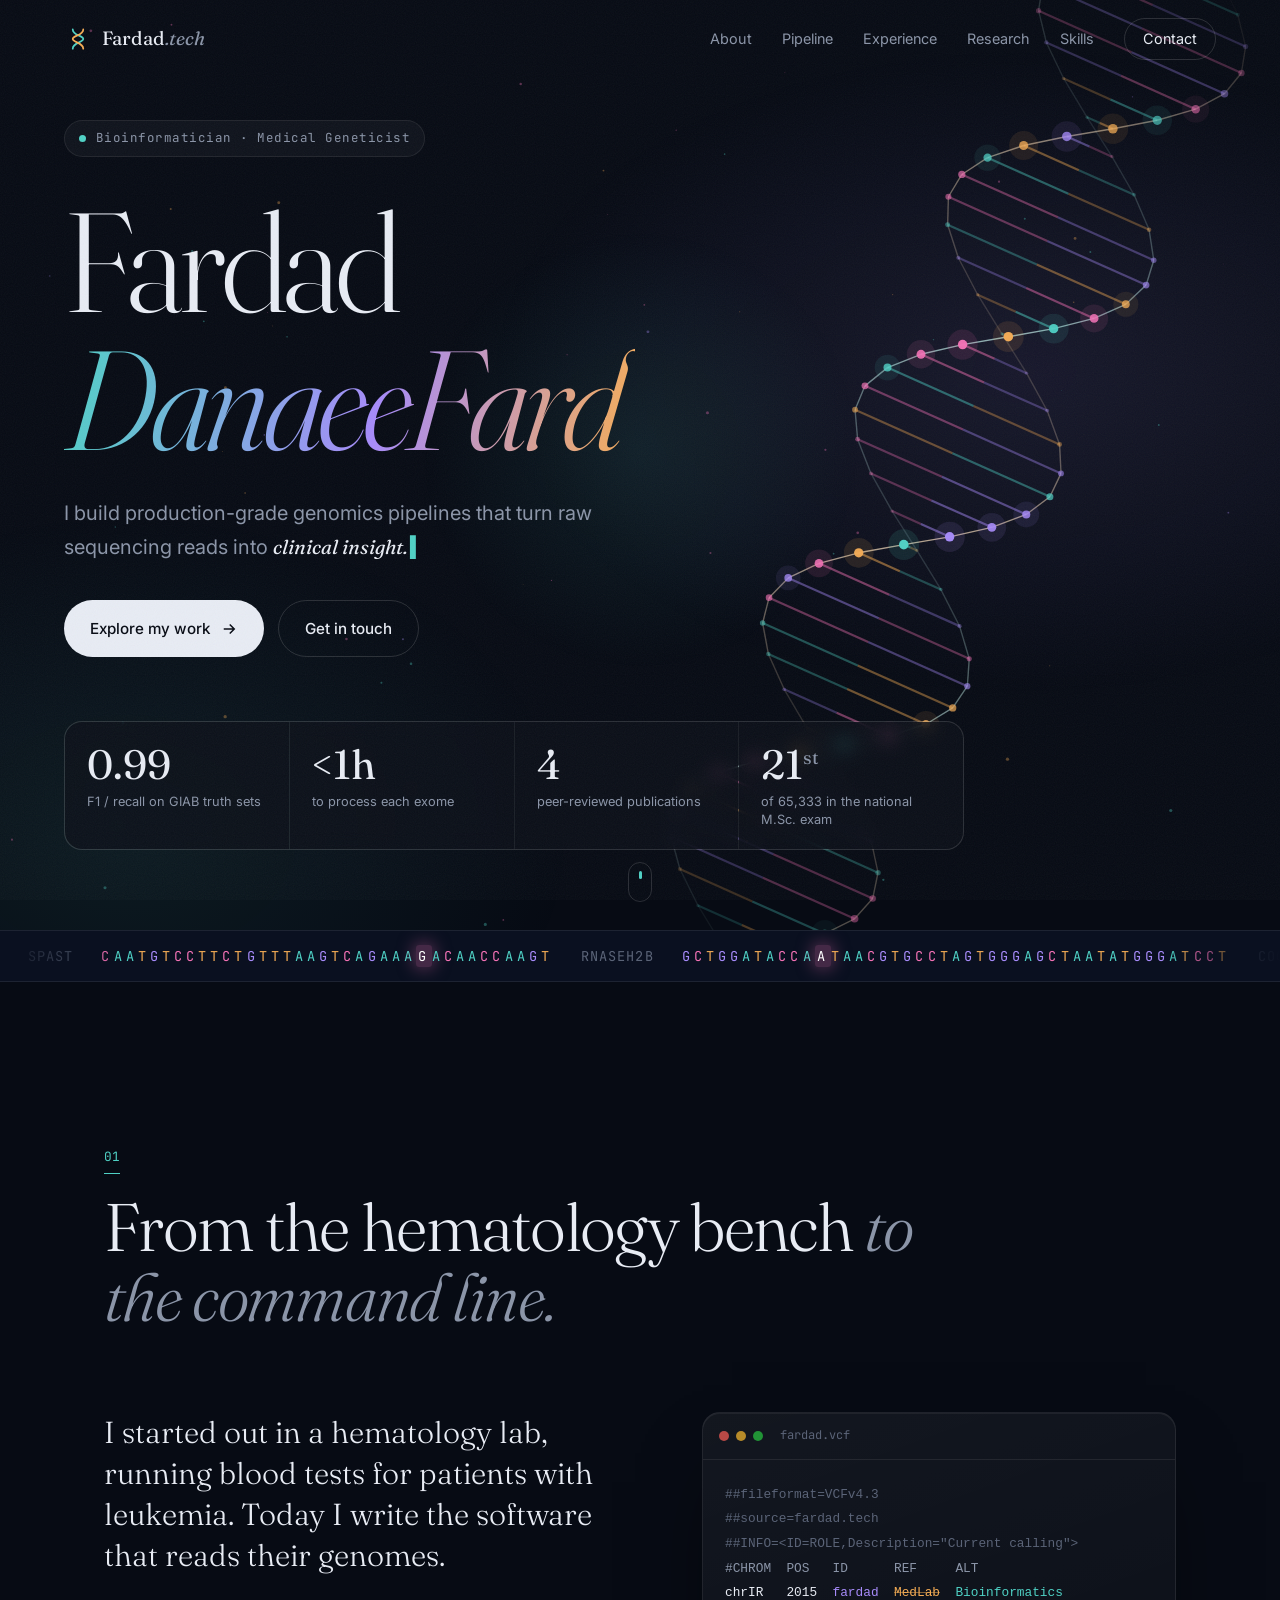
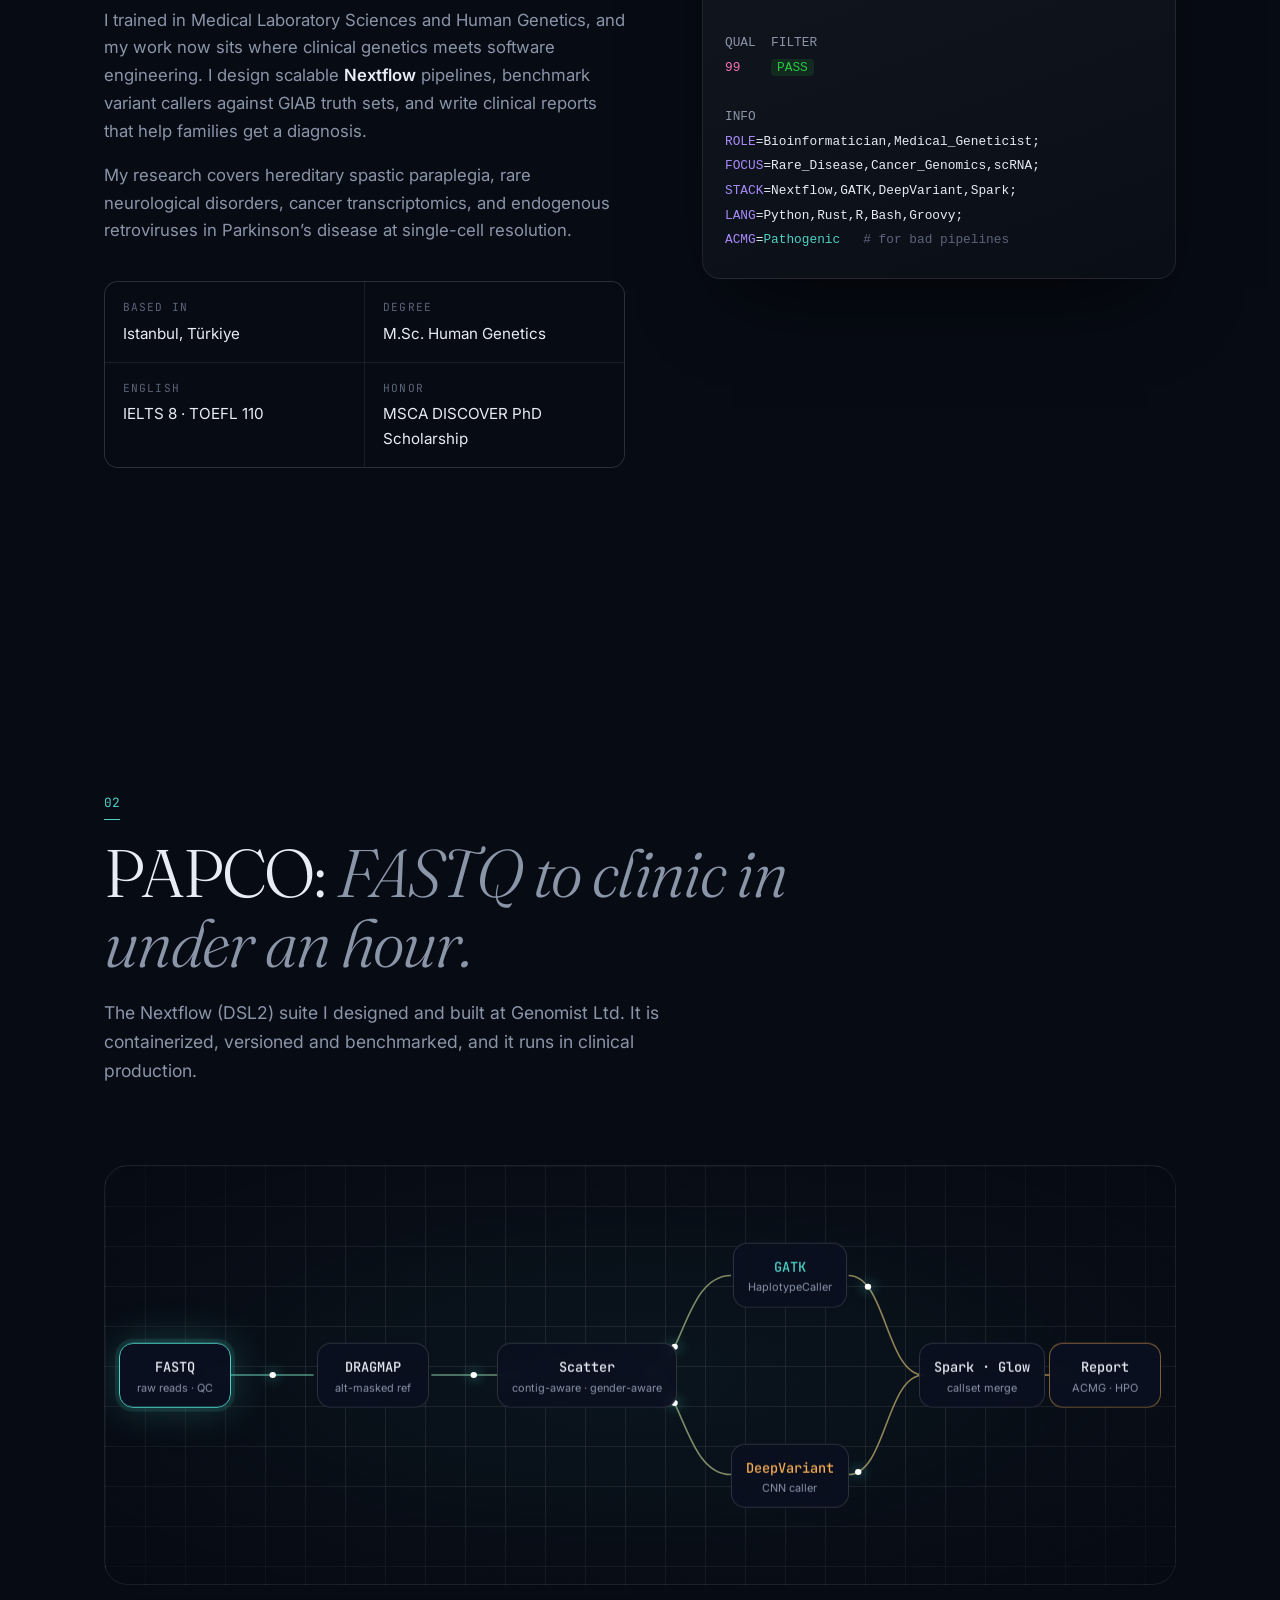
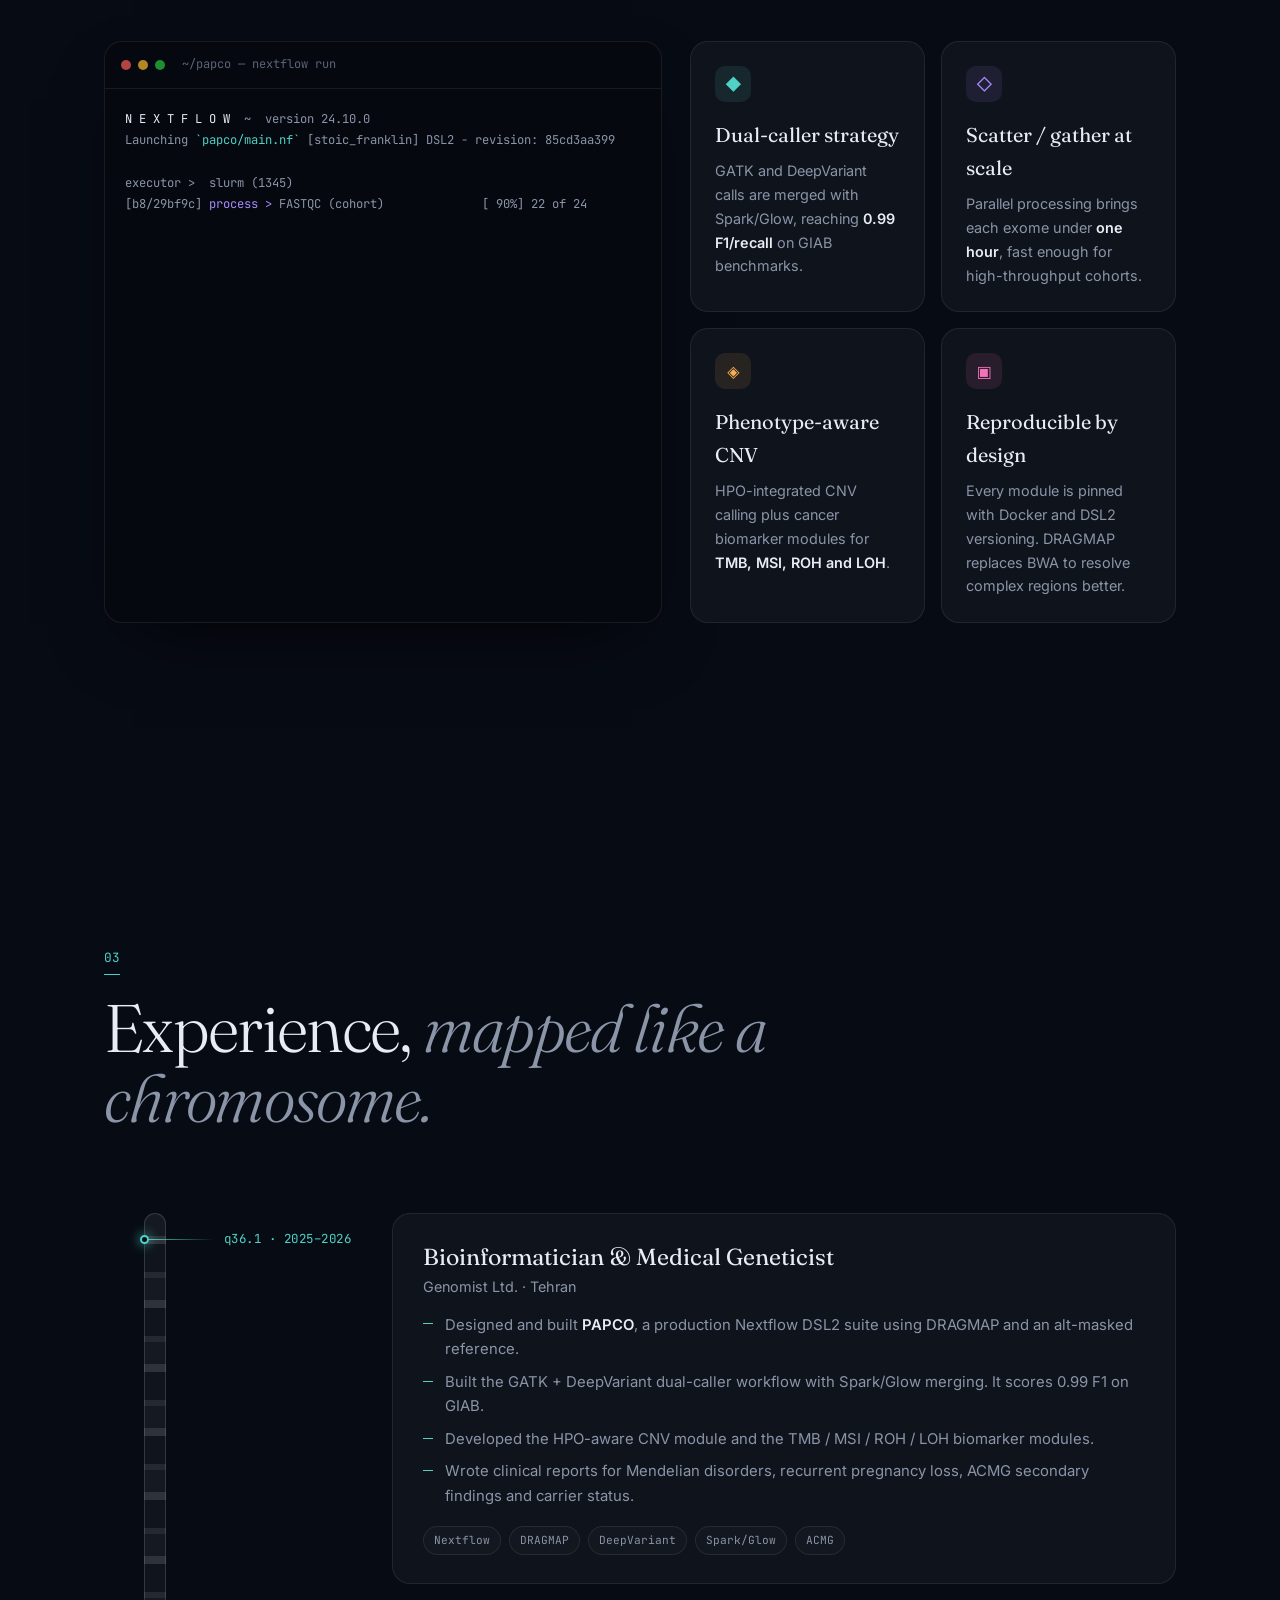
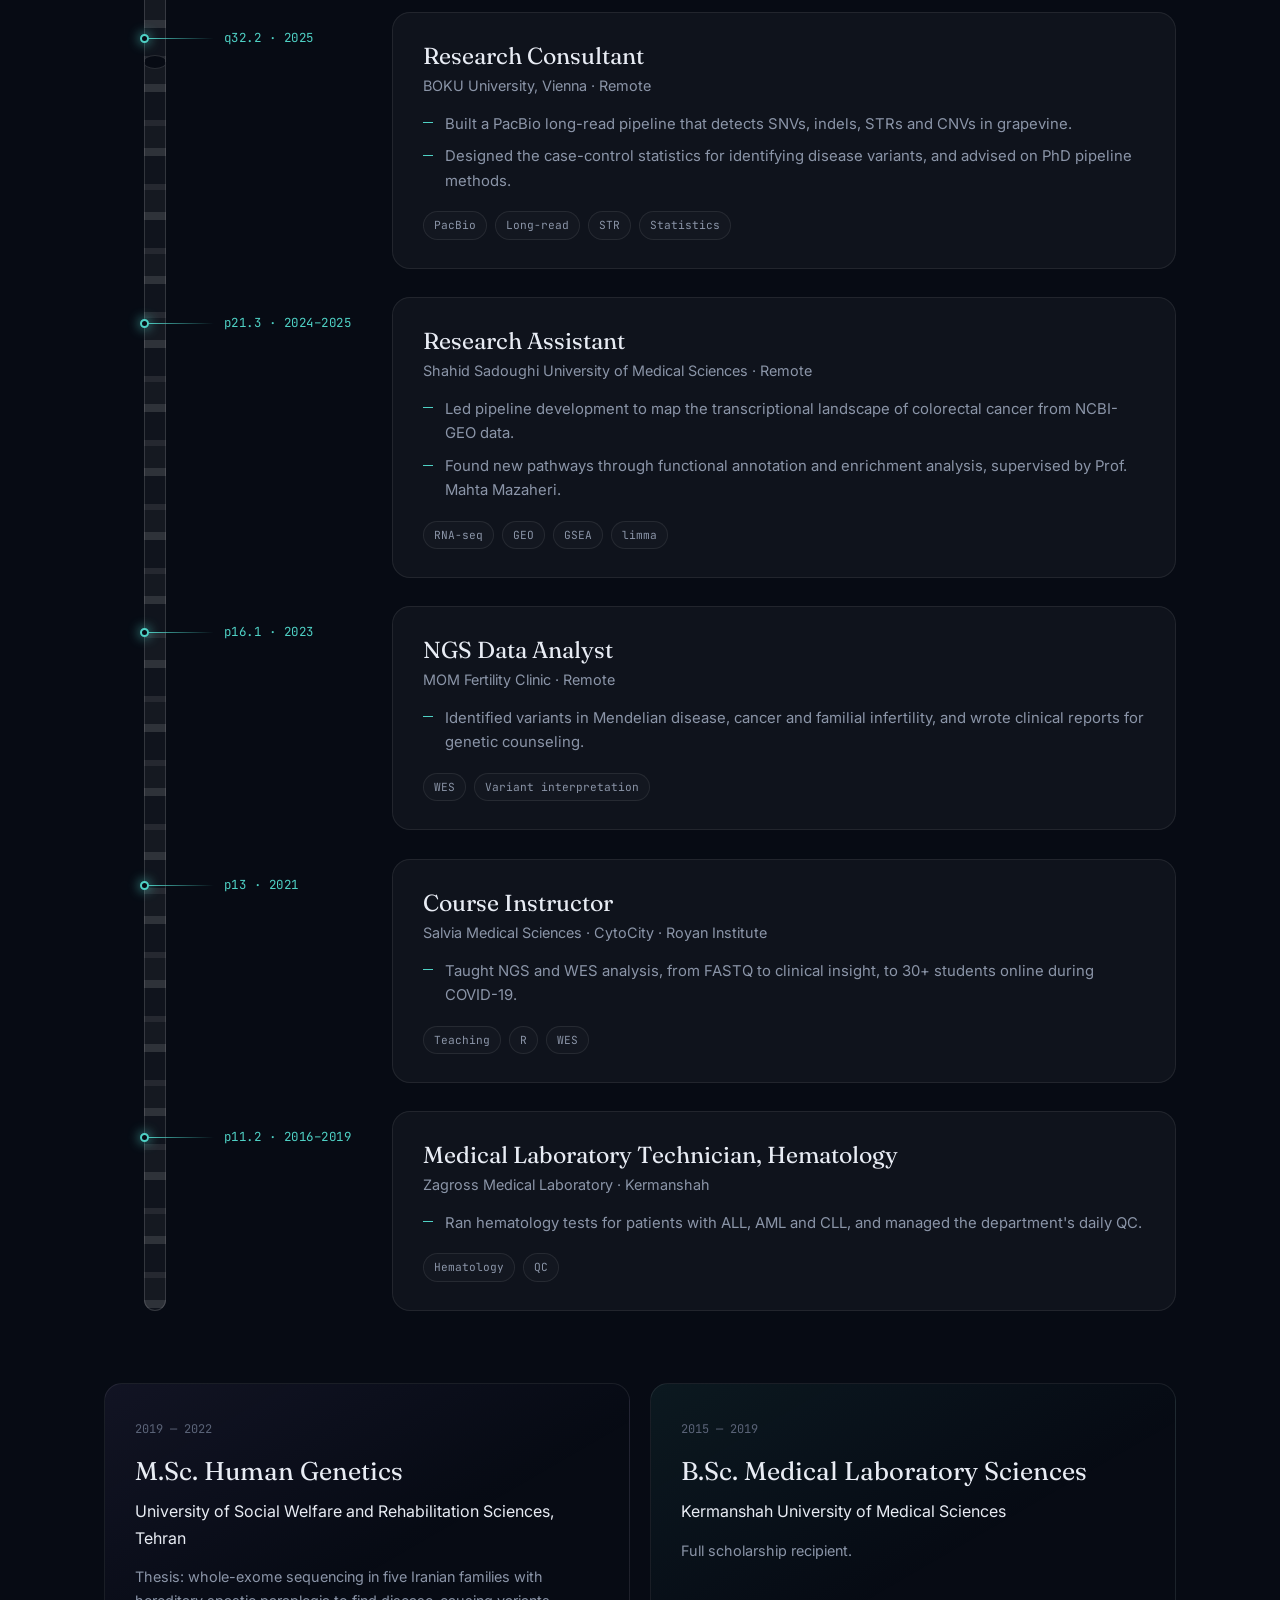
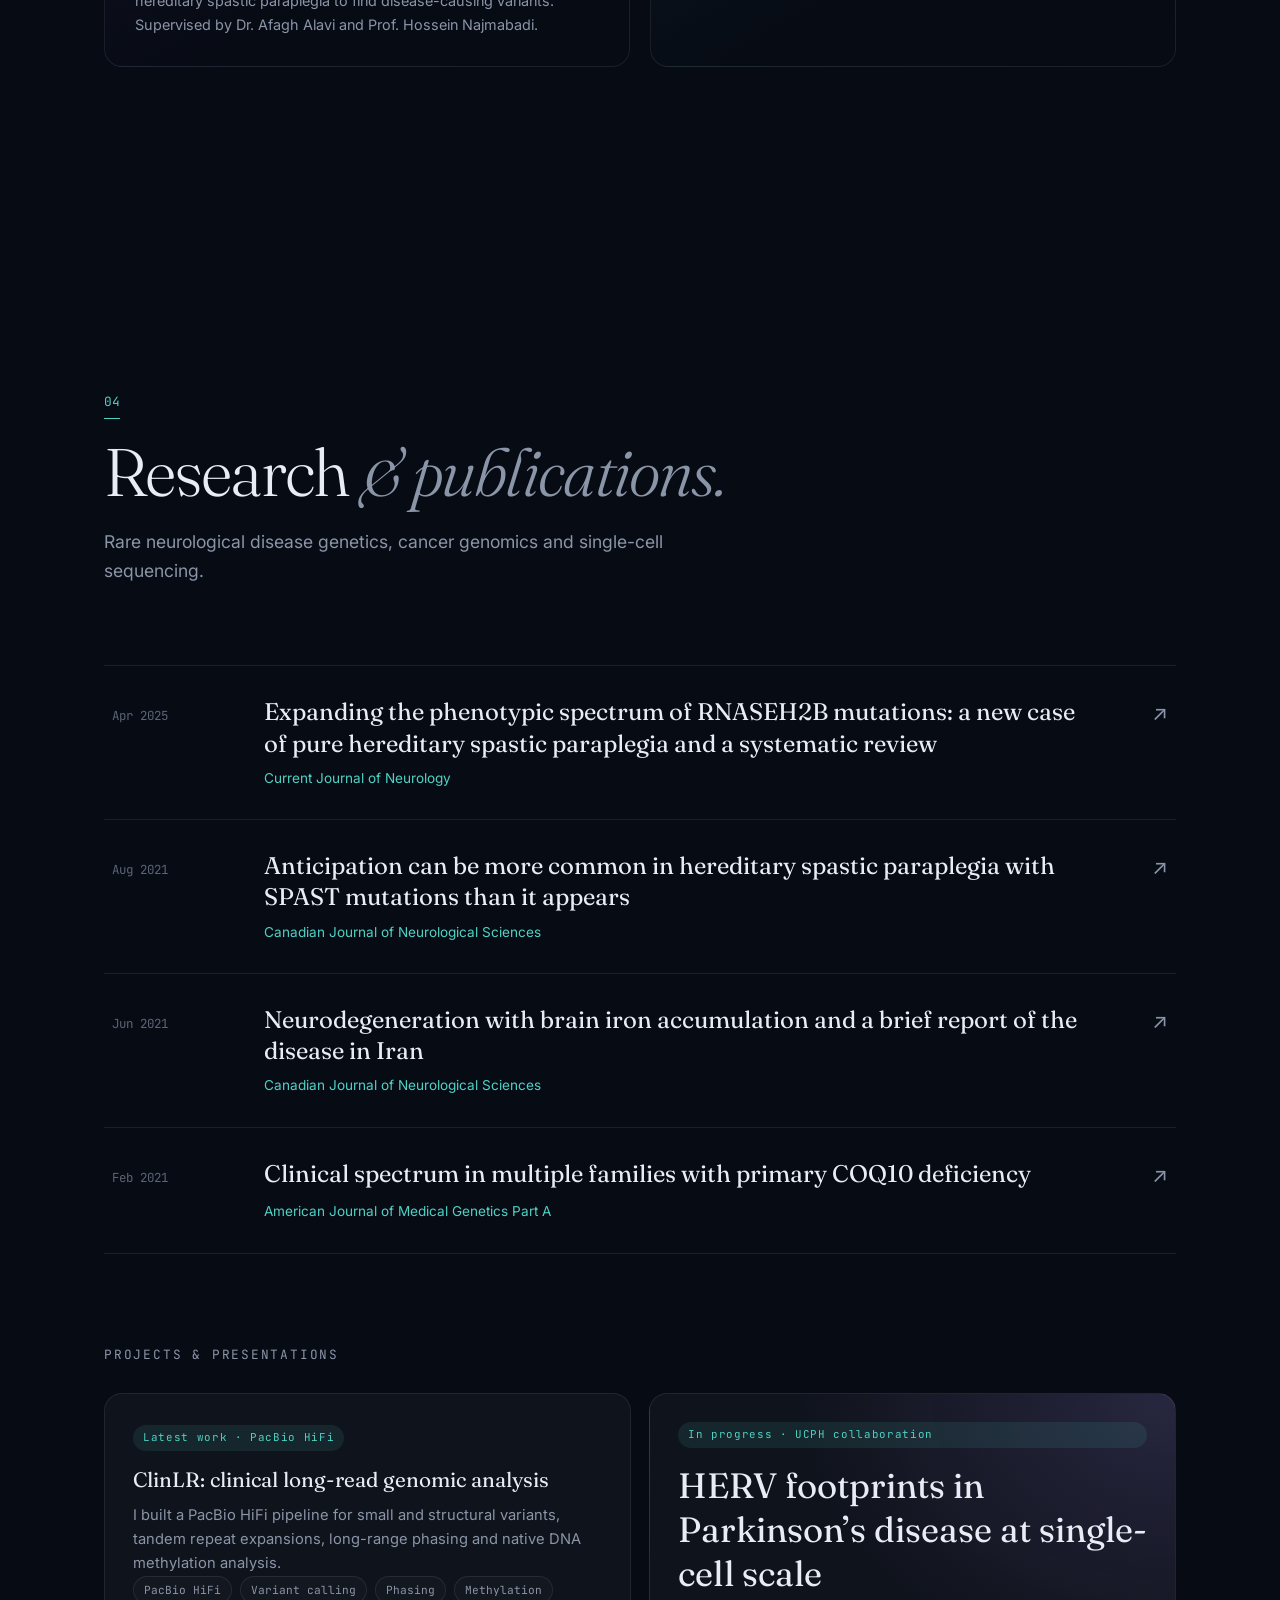
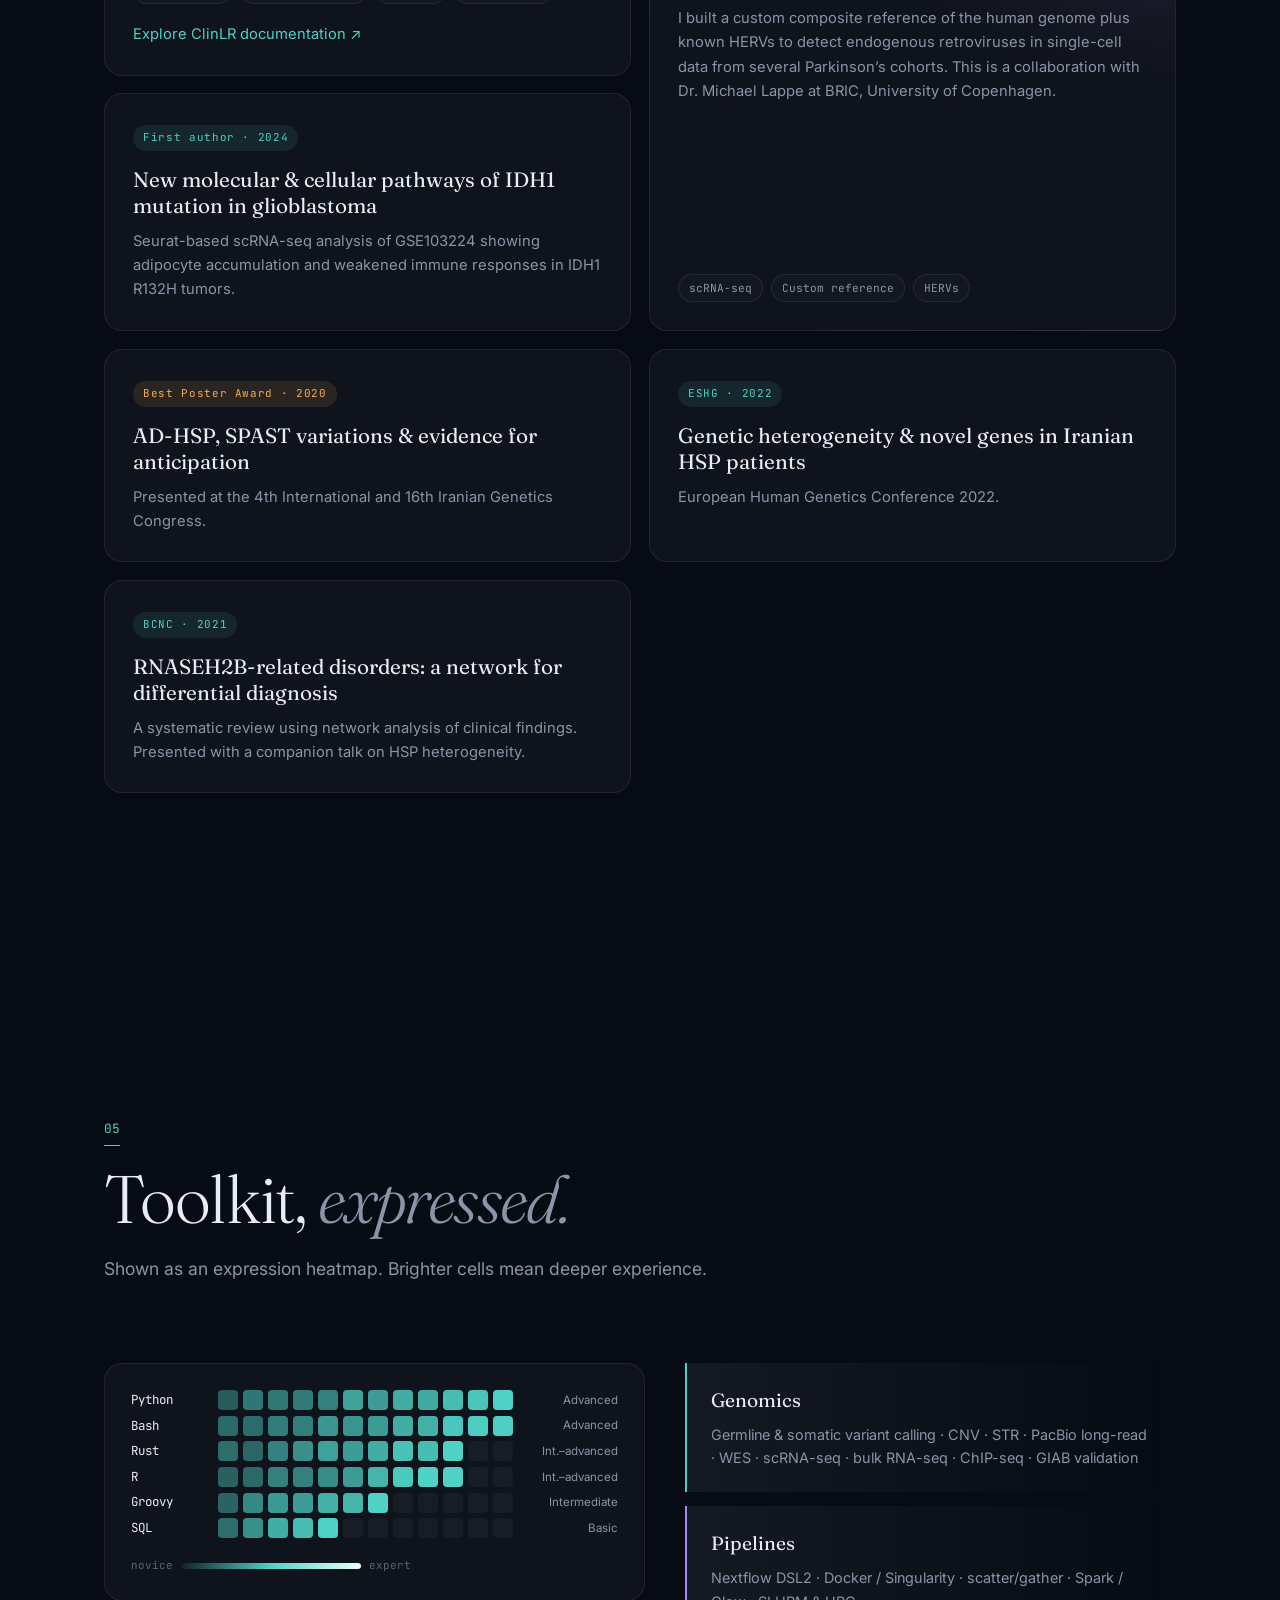
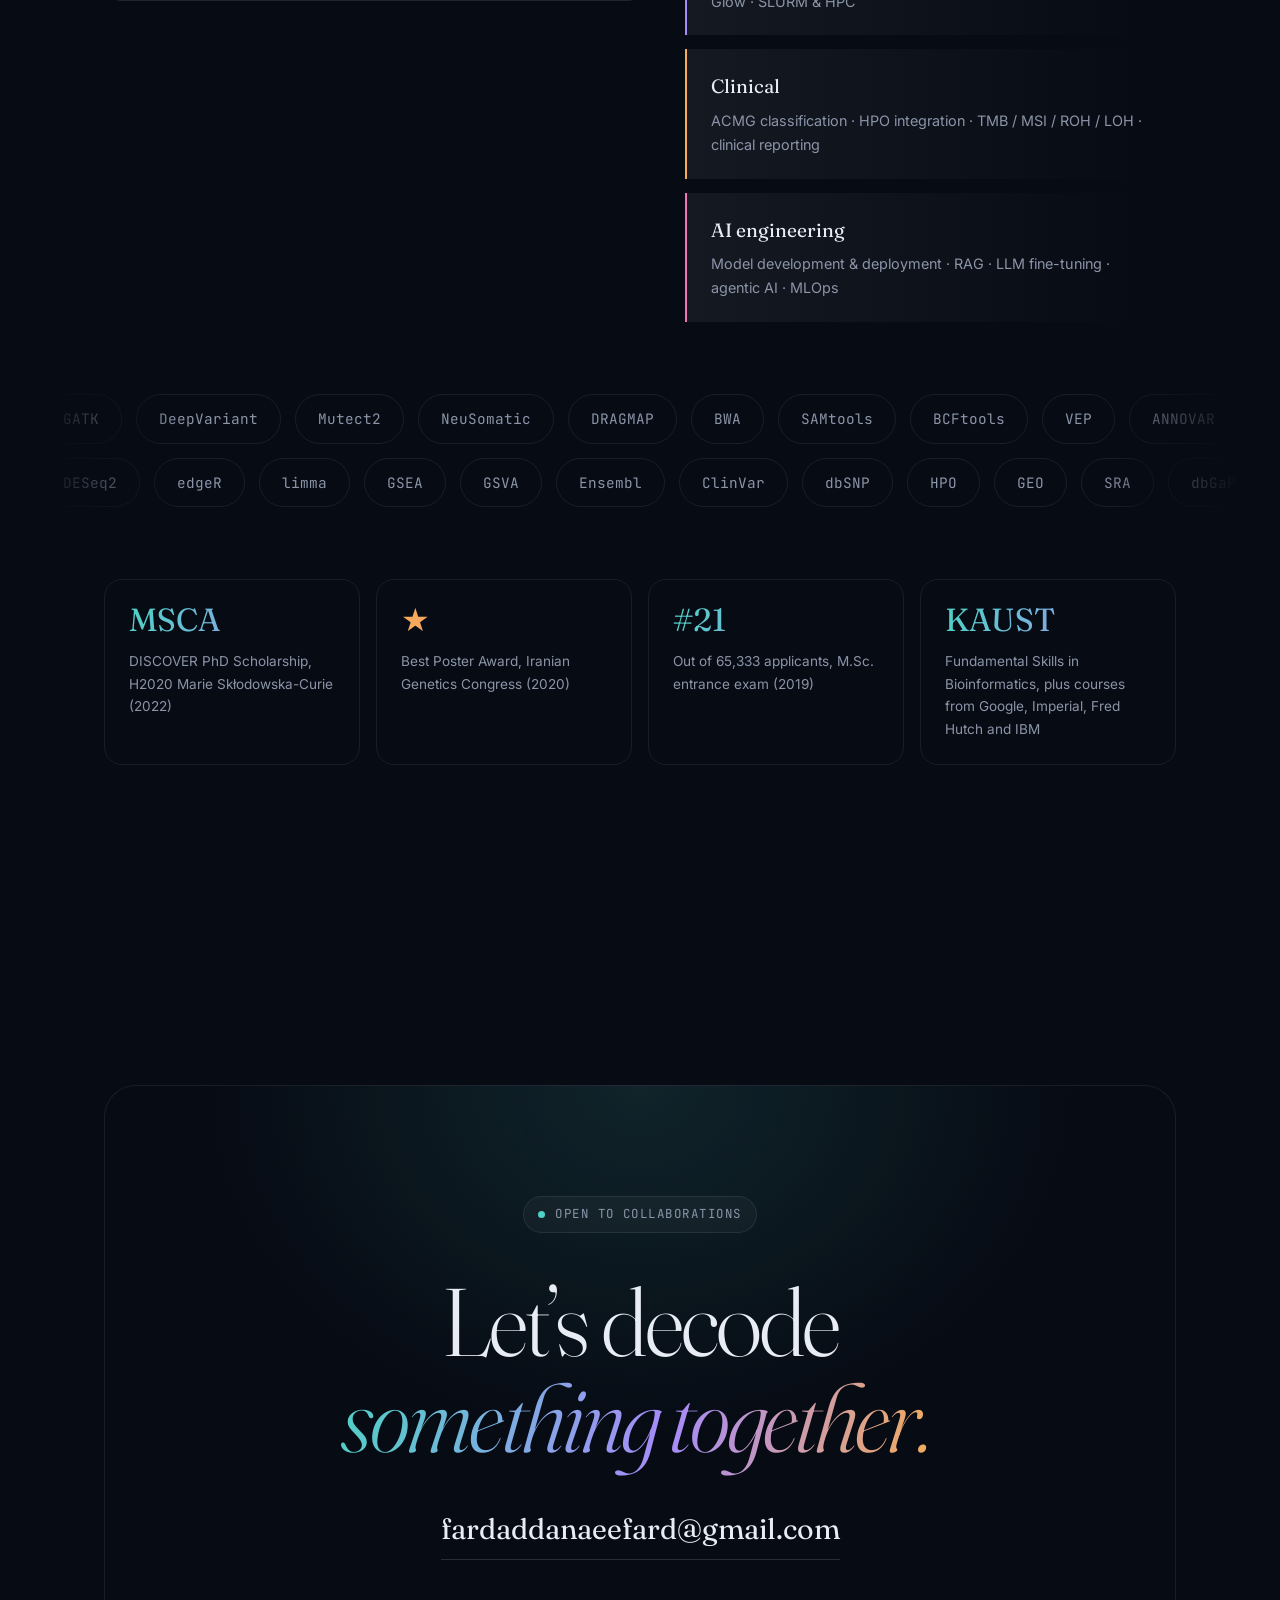
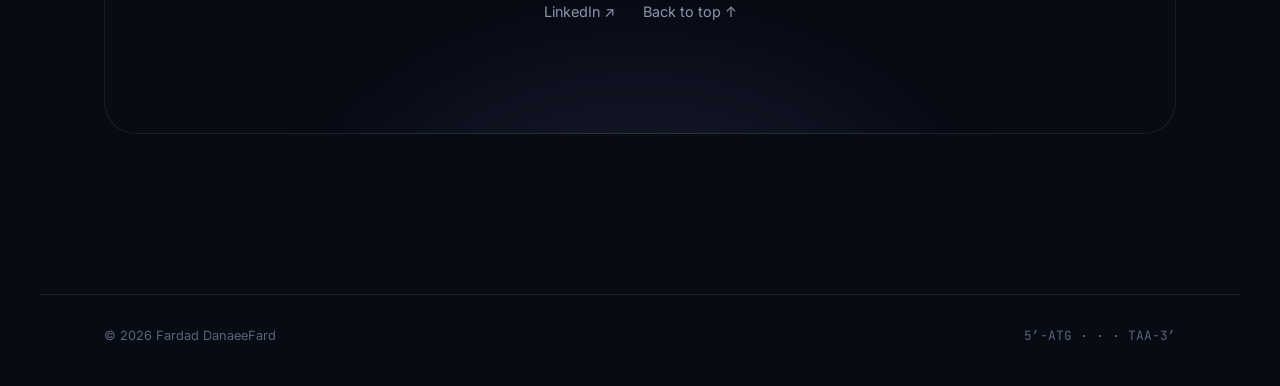
==== commit 21b3bb4a: "Update profile details, add ClinLR, and fix back-to-top link" ====
--- a/index.html
+++ b/index.html
@@ -16,13 +16,13 @@
   <link href="https://fonts.googleapis.com/css2?family=Fraunces:ital,opsz,wght@0,9..144,300..700;1,9..144,300..700&family=Inter:wght@300..700&family=JetBrains+Mono:wght@400;500&display=swap" rel="stylesheet" />
   <link rel="stylesheet" href="styles.css" />
 </head>
-<body>
+<body id="top">
   <div class="scroll-progress" aria-hidden="true"></div>
   <div class="cursor-glow" aria-hidden="true"></div>
   <div class="grain" aria-hidden="true"></div>
 
   <!-- ============ NAV ============ -->
-  <header class="nav" id="top">
+  <header class="nav">
     <a href="#top" class="nav__logo" aria-label="Home">
       <svg viewBox="0 0 64 64" aria-hidden="true"><g fill="none" stroke-width="4" stroke-linecap="round"><path d="M20 10c0 14 24 14 24 22s-24 8-24 22" stroke="var(--a)"/><path d="M44 10c0 14-24 14-24 22s24 8 24 22" stroke="var(--t)"/></g></svg>
       <span>Fardad<em>.tech</em></span>
@@ -96,7 +96,7 @@
             transcriptomics, and endogenous retroviruses in Parkinson’s disease at single-cell resolution.
           </p>
           <ul class="about__facts">
-            <li><span>Based in</span>Tehran, Iran</li>
+            <li><span>Based in</span>Istanbul, Türkiye</li>
             <li><span>Degree</span>M.Sc. Human Genetics</li>
             <li><span>English</span>IELTS 8 · TOEFL 110</li>
             <li><span>Honor</span>MSCA DISCOVER PhD Scholarship</li>
@@ -319,6 +319,13 @@
 
       <h3 class="subhead reveal">Projects & presentations</h3>
       <div class="projects">
+        <article class="project reveal tilt">
+          <span class="badge">Latest work · PacBio HiFi</span>
+          <h4>ClinLR: clinical long-read genomic analysis</h4>
+          <p>I built a PacBio HiFi pipeline for small and structural variants, tandem repeat expansions, long-range phasing and native DNA methylation analysis.</p>
+          <div class="tags"><span>PacBio HiFi</span><span>Variant calling</span><span>Phasing</span><span>Methylation</span></div>
+          <a class="project__link" href="https://clinlr.clinbio.workers.dev/docs/" target="_blank" rel="noopener">Explore ClinLR documentation ↗</a>
+        </article>
         <article class="project project--feature reveal tilt">
           <span class="badge">In progress · UCPH collaboration</span>
           <h4>HERV footprints in Parkinson’s disease at single-cell scale</h4>
@@ -389,7 +396,7 @@
       <div class="contact__inner reveal">
         <p class="eyebrow"><span class="dot"></span> Open to collaborations</p>
         <h2 class="contact__title">Let’s decode<br /><em>something together.</em></h2>
-        <a class="contact__email magnetic" href="mailto:fardaddanaeefard95@gmail.com">fardaddanaeefard95@gmail.com</a>
+        <a class="contact__email magnetic" href="mailto:fardaddanaeefard@gmail.com">fardaddanaeefard@gmail.com</a>
         <div class="contact__links">
           <a href="https://www.linkedin.com/in/fardad-danaee-fard-8b685814a" target="_blank" rel="noopener">LinkedIn ↗</a>
           <a href="#top">Back to top ↑</a>
--- a/styles.css
+++ b/styles.css
@@ -128,6 +128,7 @@
   font-family: var(--mono); font-size: 0.78rem; letter-spacing: 0.12em; text-transform: uppercase; color: var(--muted);
   padding: 7px 14px; border: 1px solid var(--line); border-radius: 99px; background: var(--surface);
 }
+.hero .eyebrow { text-transform: none; }
 .dot { width: 7px; height: 7px; border-radius: 50%; background: var(--a); box-shadow: 0 0 0 0 var(--a); animation: pulse 2.4s infinite; }
 @keyframes pulse { 0% { box-shadow: 0 0 0 0 rgba(79,209,197,.6); } 70% { box-shadow: 0 0 0 10px rgba(79,209,197,0); } 100% { box-shadow: 0 0 0 0 rgba(79,209,197,0); } }
 
@@ -339,6 +340,7 @@
 .badge--gold { background: rgba(246,173,85,.12); color: var(--t); }
 .project h4 { font-family: var(--serif); font-size: 1.3rem; line-height: 1.25; margin-bottom: 10px; }
 .project p { margin: 0; color: var(--muted); font-size: .92rem; }
+.project__link { display: inline-block; margin-top: 18px; color: var(--a); font-size: .92rem; }
 
 /* ==========================================================
    Skills
